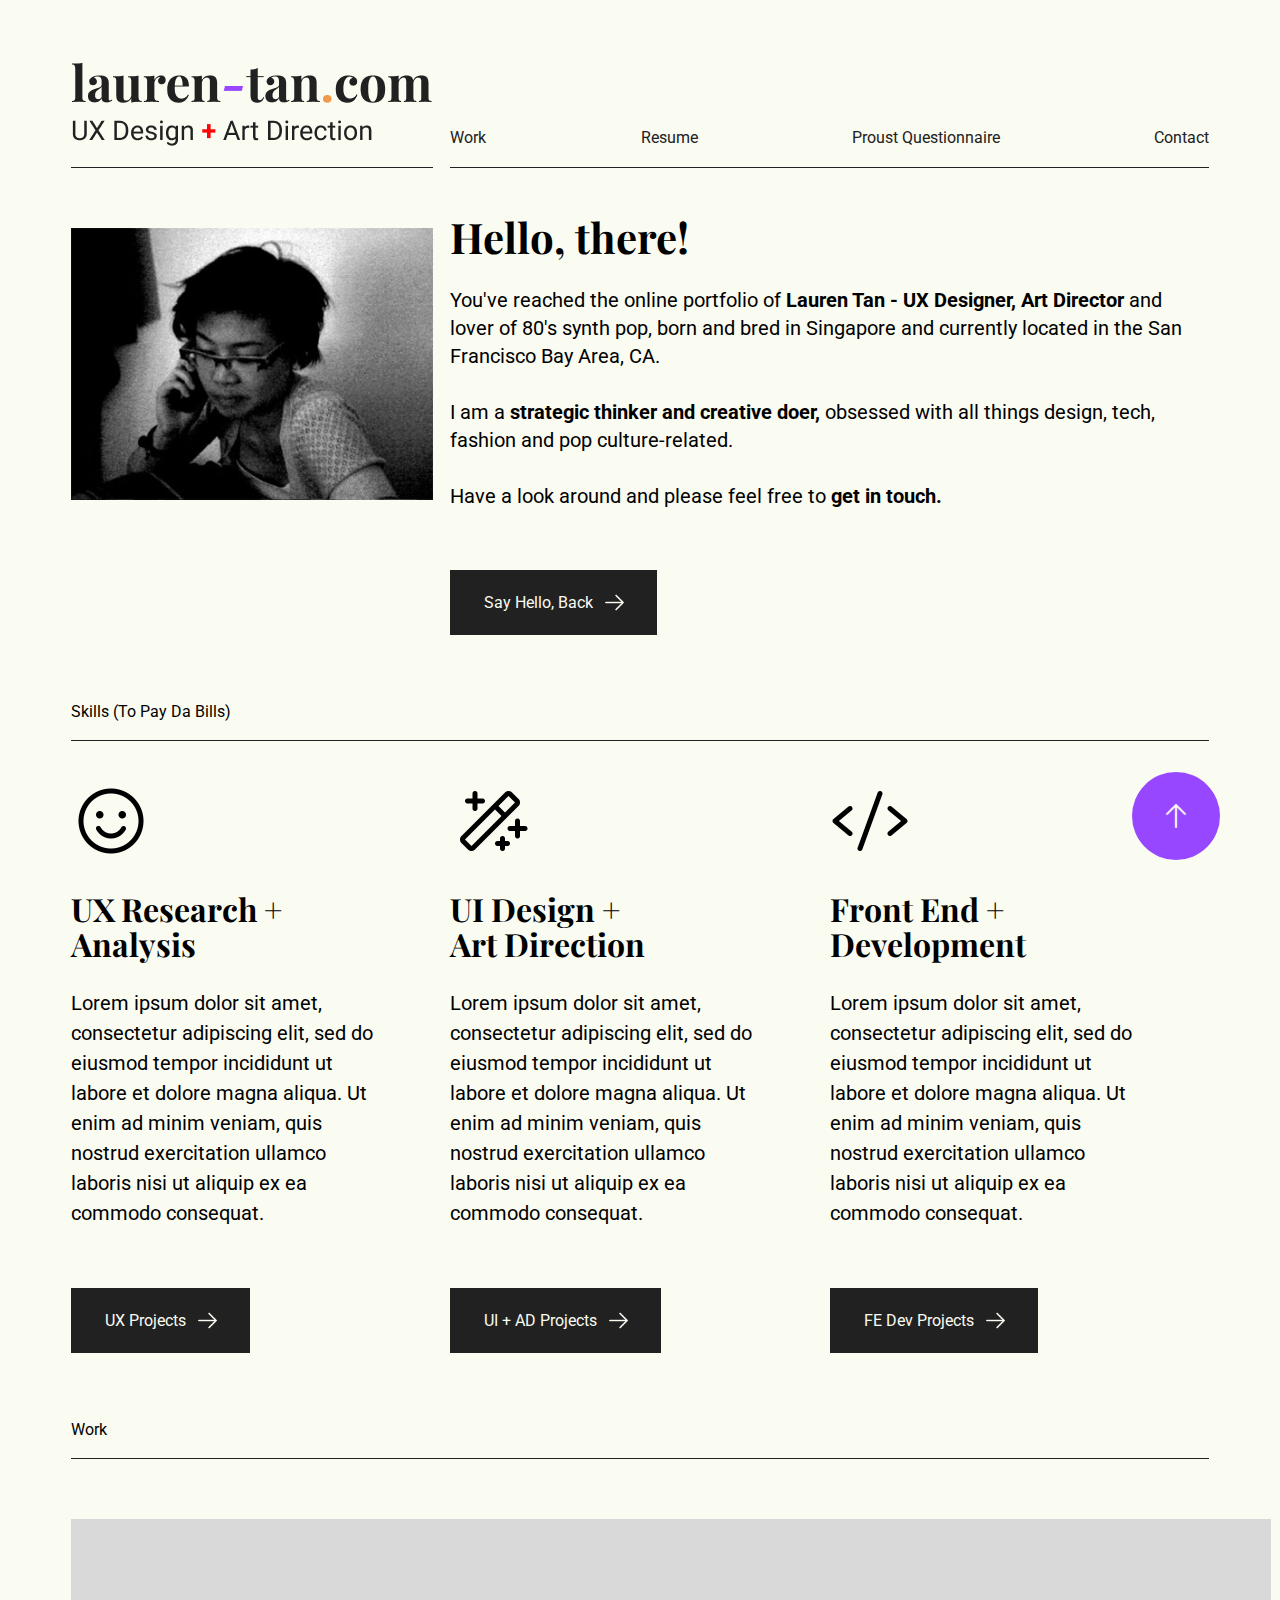
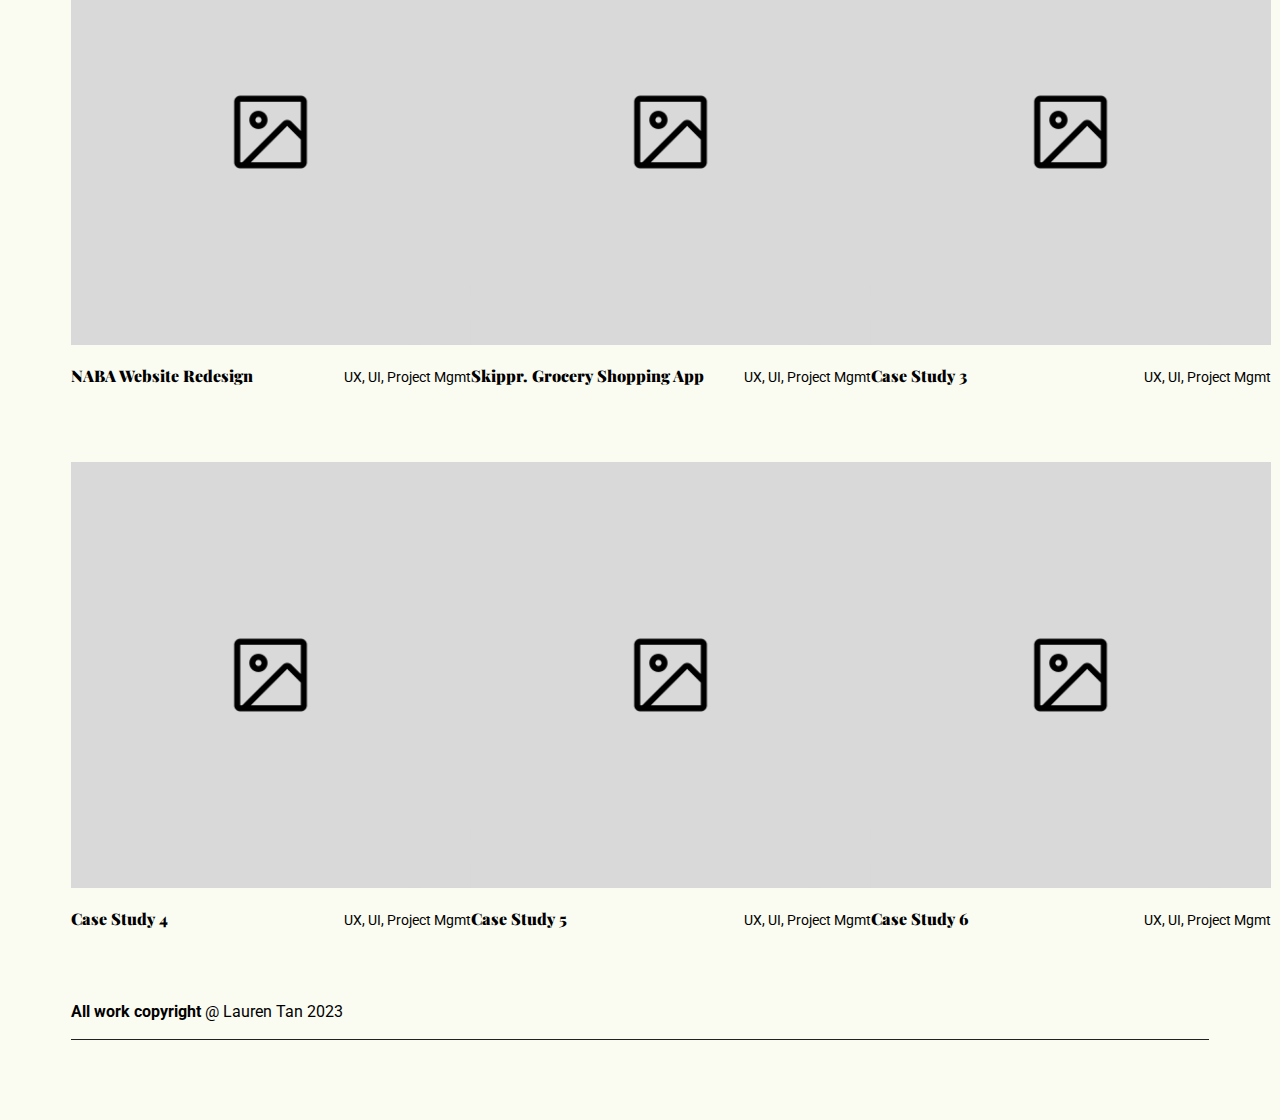
==== index.html @ 6d3131a8 "Update" ====
<!DOCTYPE html>
<html lang="en">
  <head>
    <meta charset="UTF-8" />
    <meta http-equiv="X-UA-Compatible" content="IE=edge" />
    <meta name="viewport" content="width=<device-width>, initial-scale=1.0" />
    <link rel="stylesheet" href="style.css" />
    <link rel="preconnect" href="https://fonts.googleapis.com" />
    <link rel="preconnect" href="https://fonts.gstatic.com" crossorigin />
    <link
      href="https://fonts.googleapis.com/css2?family=Open+Sans:ital,wght@0,300;0,400;0,500;0,600;0,700;0,800;1,300;1,400;1,500;1,600;1,700;1,800&family=Roboto:ital,wght@0,100;0,300;0,400;0,500;0,700;0,900;1,100;1,300;1,400;1,500;1,700;1,900&display=swap"
      rel="stylesheet"
    />
    <link rel="preconnect" href="https://fonts.googleapis.com" />
    <link rel="preconnect" href="https://fonts.gstatic.com" crossorigin />
    <link
      href="https://fonts.googleapis.com/css2?family=Open+Sans:ital,wght@0,300;0,400;0,500;0,600;0,700;0,800;1,300;1,400;1,500;1,600;1,700;1,800&family=Playfair+Display:ital,wght@0,500;0,600;0,700;0,800;0,900;1,400;1,500;1,600;1,700;1,800;1,900&family=Roboto:ital,wght@0,100;0,300;0,400;0,500;0,700;0,900;1,100;1,300;1,400;1,500;1,700;1,900&display=swap"
      rel="stylesheet"
    />
    <title>Lauren Tan Portfolio</title>
  </head>
  
  <body>


    <!-- /* Navigation Bar Content */ -->
    <nav>
      <img src="images/Logo2.png" alt="logo"/>
      <div class="tabs">
        <li><a href="">Work</a></li>
        <li><a href="">Resume</a></li>
        <li><a href="">Proust Questionnaire</a></li>
        <li><a href="">Contact</a></li>
    </nav>
    
    <!-- /* Intro Content */ -->

    <section id="intro">
      <div id="laurenPhoto">
        <img src="images/LaurenPhoneBW2.png" alt="Lauren" />
      </div>

      <div id="aboutText">
        <h1>Hello, there!</h1>
        <p>
          You've reached the online portfolio of
          <b>Lauren Tan - UX Designer, Art Director</b> and lover of 80's synth
          pop, born and bred in Singapore and currently located in the San
          Francisco Bay Area, CA.
          <br />
          <br />
          I am a <b>strategic thinker and creative doer,</b> obsessed with all
          things design, tech, fashion and pop culture-related.
          <br />
          <br />
          Have a look around and please feel free to <b>get in touch.</b>
        </p>
        <button>
          <span><a href=""></a></span>
          <span>Say Hello, Back</span>
          <span><img src="images/ButtonArrowWhite.png"></span>
        </button>
        <a class="fixedButton" href>
          <div class="roundedFixedBtn"><img src="/images/ButtonArrowWhiteUp.png"></div>
         </a>
      </div>
    </section>

 <!--  My UX Skills section coded using CSS flex -->

    <section id="skills">
      <div class="sectionDivider">
        <p>Skills (To Pay Da Bills)</p>
      </div>

      <div id="skillsContainer">
      <div id=ux>
        <img src="images/Smiley.png" alt="Smiley Icon">
        <h2>UX Research +
          <br>
          Analysis</h2>
          <p>Lorem ipsum dolor sit amet, consectetur adipiscing elit, sed do eiusmod tempor incididunt ut labore et dolore magna aliqua. Ut enim ad minim veniam, quis nostrud exercitation ullamco laboris nisi ut aliquip ex ea commodo consequat.</p>
          <button>
            <span><a href=""></a></span>
            <span>UX Projects</span>
            <span><img src="images/ButtonArrowWhite.png"></span>
          </button>
      </div>
      <div id=ui>
        <img src="images/MagicWand.png" alt="Magic Wand Icon">
        <h2>UI Design +
          <br>
          Art Direction</h2>
          <p>Lorem ipsum dolor sit amet, consectetur adipiscing elit, sed do eiusmod tempor incididunt ut labore et dolore magna aliqua. Ut enim ad minim veniam, quis nostrud exercitation ullamco laboris nisi ut aliquip ex ea commodo consequat.</p>
          <button>
            <span><a href=""></a></span>
            <span>UI + AD Projects</span>
            <span><img src="images/ButtonArrowWhite.png"></span>
          </button>
      </div>
      <div id=feDev>
        <img src="images/Code.png" alt="Code Icon">
        <h2>Front End +
          <br>
          Development</h2>
          <p>Lorem ipsum dolor sit amet, consectetur adipiscing elit, sed do eiusmod tempor incididunt ut labore et dolore magna aliqua. Ut enim ad minim veniam, quis nostrud exercitation ullamco laboris nisi ut aliquip ex ea commodo consequat.</p>
          <button>
            <span><a href=""></a></span>
            <span>FE Dev Projects</span>
            <span><img src="images/ButtonArrowWhite.png"></span>
          </button>
      </div>
    </div>
    </section>

<!-- My Work Section Constructed using CSS Grid -->

<section id="work">
  <div class="sectionDivider">
    <p>Work</p>
  </div>

      <div id="caseStudies">
        <div id="naba">
          <div class="cardContainer">
            <img src="images/Image_placeholder.png" alt="placeholder img" />
          <div class="cardText">
            <h3><b>NABA Website Redesign</b></h3>
            <p>UX, UI, Project Mgmt</p>
          </div>
         </div>
        </div>

        <div id="skippr">
          <div class="cardContainer">
            <img src="images/Image_placeholder.png" alt="placeholder img" />
          <div class="cardText">
            <h3><b>Skippr. Grocery Shopping App</b></h3>
            <p>UX, UI, Project Mgmt</p>
          </div>
          </div>
        </div>

        <div id="cs3">
          <div class="cardContainer">
            <img src="images/Image_placeholder.png" alt="placeholder img" />
          <div class="cardText">
            <h3><b>Case Study 3</b></h3>
            <p>UX, UI, Project Mgmt</p>
          </div>
        </div>
        </div>

        <div id="cs4">
          <div class="cardContainer">
            <img src="images/Image_placeholder.png" alt="placeholder img" />
          <div class="cardText">
            <h3><b>Case Study 4</b></h3>
            <p>UX, UI, Project Mgmt</p>
          </div>
        </div>
        </div>

        <div id="cs5">
          <div class="cardContainer">
            <img src="images/Image_placeholder.png" alt="placeholder img" />
          <div class="cardText">
            <h3><b>Case Study 5</b></h3>
            <p>UX, UI, Project Mgmt</p>
          </div>
        </div>
        </div>

        <div id="cs6">
          <div class="cardContainer">
            <img src="images/Image_placeholder.png" alt="placeholder img" />
          <div class="cardText">
            <h3><b>Case Study 6</b></h3>
            <p>UX, UI, Project Mgmt</p>
          </div>
        </div>
      </div>
    </div>
    </section>

    <!-- /* Footer */ -->

    <footer>
      <div class="sectionDivider">
        <p><b>All work copyright</b> @ Lauren Tan 2023</p>
      </div>
    </footer>
  </body>
</html>
---- style.css ----
body {
    background-color: #FAFBF1;
    font-family: 'Roboto', sans-serif;

}

section {
    /* margin-top: 40px;
    margin-bottom: 40px; */
    margin: 0px 5%;
}

.fixedButton{
    position: fixed;
    bottom: 0px;
    right: 20px; 
    padding: 40px;
}
.roundedFixedBtn{
  height: 88px;
  line-height: 80px;  
  width: 88px;  
  font-size: 2em;
  font-weight: bold;
  border-radius: 50%;
  background-color: #9747FF;
  color: white;
  display: flex;
  justify-content: center;
  align-items: center;
  cursor: pointer;
}

.roundedFixedBtn img {
    width: 32px;
    height: 32px;
}


p {
font-family: 'Roboto', sans-serif;
line-height: 140%;
font-size: 16px;
}

button {
    font-family: 'Roboto', sans-serif;
    font-size: 16px;
    background-color: #212121;
    border: none;
    padding: 20px 30px 20px 30px;
    margin-top: 40px;
    margin-bottom: 50px;
    cursor: pointer;
}

button span{
    display: inline-block;
    vertical-align: middle;
    color: #FAFBF1;
}

span img {
    width: 25px;
    height: 25px;
    padding-left: 5px;
    display: inline-block;
    vertical-align: middle;
}

/* button a {
    text-decoration: none;
    color:#FAFBF1;
} */

/* button img {
    width: 25px;
    height: 25px;
    padding-left: 5px;
} */

.sectionDivider {
    /* grid-area: sectionDivider; */
    /* margin: 0px 5%; */
    /* margin-left: 80px;
    margin-right: 80px; */
    margin-bottom: 40px;
    /* text-align: left; */
    border-bottom: solid 1px #212121;
}

/* Navigation Bar Content */

nav {
    grid-area: nav;
    margin: 0px 5%;
    display: grid;
    grid-template-columns: 1fr 1fr 1fr;
    grid-template-areas: 
    "img tabs tabs";
    align-items: flex-end;
    justify-content: space-between;
}

nav img {
    grid-area: img;
    max-width: 100%;
    height: auto;
    border-bottom: solid 1px #212121;
    padding-bottom: 20px;
    margin-right: 60px;
    margin-top: 40px;
}

.tabs {
    grid-area: tabs;
    list-style: none;
    display: flex;
    flex-direction: row;
    justify-content: space-between;
    border-bottom: solid 1px #212121;
    padding-bottom: 20px;
    /* margin-right: 20px; */
}

.tabs a {
    text-decoration: none;
    color: #212121;
}

/* Intro Content */

#intro {
    /* margin-left: 80px;
    margin-right: 80px;
    margin-top: auto; */
    /* margin: 0px 5%; */
    display: grid;
    grid-area: intro;
    grid-template-columns: 1fr 1fr 1fr;
    grid-template-areas: 
    "laurenPhoto aboutText aboutText";
}

#laurenPhoto {
    grid-area: laurenPhoto;
}

#laurenPhoto img {
    max-width: 100%;
    height: auto;
    margin-right: 60px;
    margin-top: 60px;
    background-image: url(/images/LaurenPhoneBW.jpeg);
}

#aboutText {
    grid-area: aboutText;
    margin-top: 20px;
    /* margin: auto 0; */
}

#aboutText h1 {
    font-family: 'Playfair Display', serif;
    font-size: 42px;
    line-height: 100%;
}

#aboutText p {
    font-family: 'Roboto', sans-serif;
    font-size: 20px;
    }

/* Skills Content */

/* #skills {
    grid-area: skills;
} */

#skillsContainer {
    display: flex;
    flex-direction: row;
    /* display: grid;
    grid-template-columns: 1fr 1fr 1fr;
    grid-template-rows: 10 90%;
    grid-template-areas:
    "sectionDivider sectionDivider sectionDivider"
    "ux ui feDev"; */
    /* margin-left: 80px;
    margin-right: 80px; */
}

#skills img {
    width: 80px;
    height: 80px;
}

h2 {
    font-family: 'Playfair Display', serif;
    font-size: 32px;
    line-height: 110%;
}

#skillsContainer p {
    font-family: 'Roboto', sans-serif;
    line-height: 150%;
    font-size: 20px;
    }

#ux {
    grid-area: ux;
    margin-right: 20px;
    padding-right: 40px;
}

#ui {
    grid-area: ui;
    margin-right: 20px;
    padding-right: 40px;
}    

#feDev {
    grid-area: feDev;
    margin-right: 20px;
    padding-right: 40px;
}

#skillsContainer span img {
    width: 25px;
    height: 25px;
    padding-left: 5px;
    display: inline-block;
    vertical-align: middle;
}
/* Work Content */

#work {
    grid-area: work;
}

#caseStudies {
    /* margin-left: 80px;
    margin-right: 80px; */
    /* justify-content: space-between; */
    display: grid;
    grid-template-columns: 1fr 1fr 1fr;
    grid-template-rows: 1fr 1fr;
    grid-template-areas: 
    "naba skippr cs3"
    "cs4 cs5 cs6";
}

.cardContainer {
    /* width: 420px; */
    margin-bottom: 40px;
}

.cardContainer img {
    width: 400px;
    height: auto;
    margin-top: 20px;
    background-image: url(/images/Image_placeholder.png);
}

.cardText {
    margin-bottom: 40px;
    width: 400px;
    display: flex;
    flex-direction: row;
    justify-content: space-between;
    align-items: baseline;
}

#naba {
    grid-area: naba;
}

#skippr {
    grid-area: skippr;
}

#cs3 {
    grid-area: cs3;
}

#cs4 {
    grid-area: cs4;
}

#cs5 {
    grid-area: cs5;
}

#cs6 {
    grid-area: cs6;
}

.cardText h3 {
    font-family: 'Playfair Display', serif;
    font-size: 16px;
}

.cardText p {
    font-family: 'Roboto', sans-serif;
    font-size: 14px;
}

footer .sectionDivider {
    margin: 0px 5%;
    margin-bottom: 80px;
    border-bottom: solid 1px #212121;
}

/* Media Breakpoints */

@media only screen and (max-width: 1000px) {

    #skillsContainer {
        display: grid;
        grid-template-columns: 1fr;
        grid-template-rows: 1fr 1fr 1fr;
        grid-template-areas:
        "ux"
        "ui"
        "feDev";
    }

    #caseStudies {
        display: grid;
        grid-template-columns: 1fr 1fr;
        grid-template-rows: 1fr 1fr 1fr 1fr 1fr 1fr;
        grid-template-areas: 
        "naba skippr"
        "cs3 cs4"
        "cs5 cs6";
    }
    .cardContainer img {
        width: 70%;
        height: auto;
        margin-top: 10px;
    }
    .cardText {
        margin-bottom: 0px;
        max-width: 70%;
        display: flex;
        flex-direction: row;
        justify-content: space-between;
        align-items: baseline;
    }
}
@media only screen and (max-width: 600px) {

    body {
        display: grid;
        grid-template-columns: 1fr;
        grid-template-rows: 2.5% 1fr 1fr 1fr 5%;
        grid-template-areas:
        "nav"
        "intro"
        "skills"
        "work"
        "footer";
    }

    nav {
        display: grid;
        grid-template-columns: 1fr;
        grid-template-rows: 1fr 1fr;
        grid-template-areas:
        "img"
        "tabs";
    }

    #intro {
        grid-area: intro;
        display: grid;
        grid-template-columns: 1fr;
        grid-template-rows: 1fr 1fr;
        grid-template-areas:
        "laurenPhoto"
        "aboutText";
    }

    #caseStudies {
        display: grid;
        grid-template-columns: 1fr;
        grid-template-rows: 1fr 1fr 1fr 1fr 1fr 1fr;
        grid-template-areas: 
        "naba"
        "skippr"
        "cs3"
        "cs4"
        "cs5"
        "cs6";
    }
}
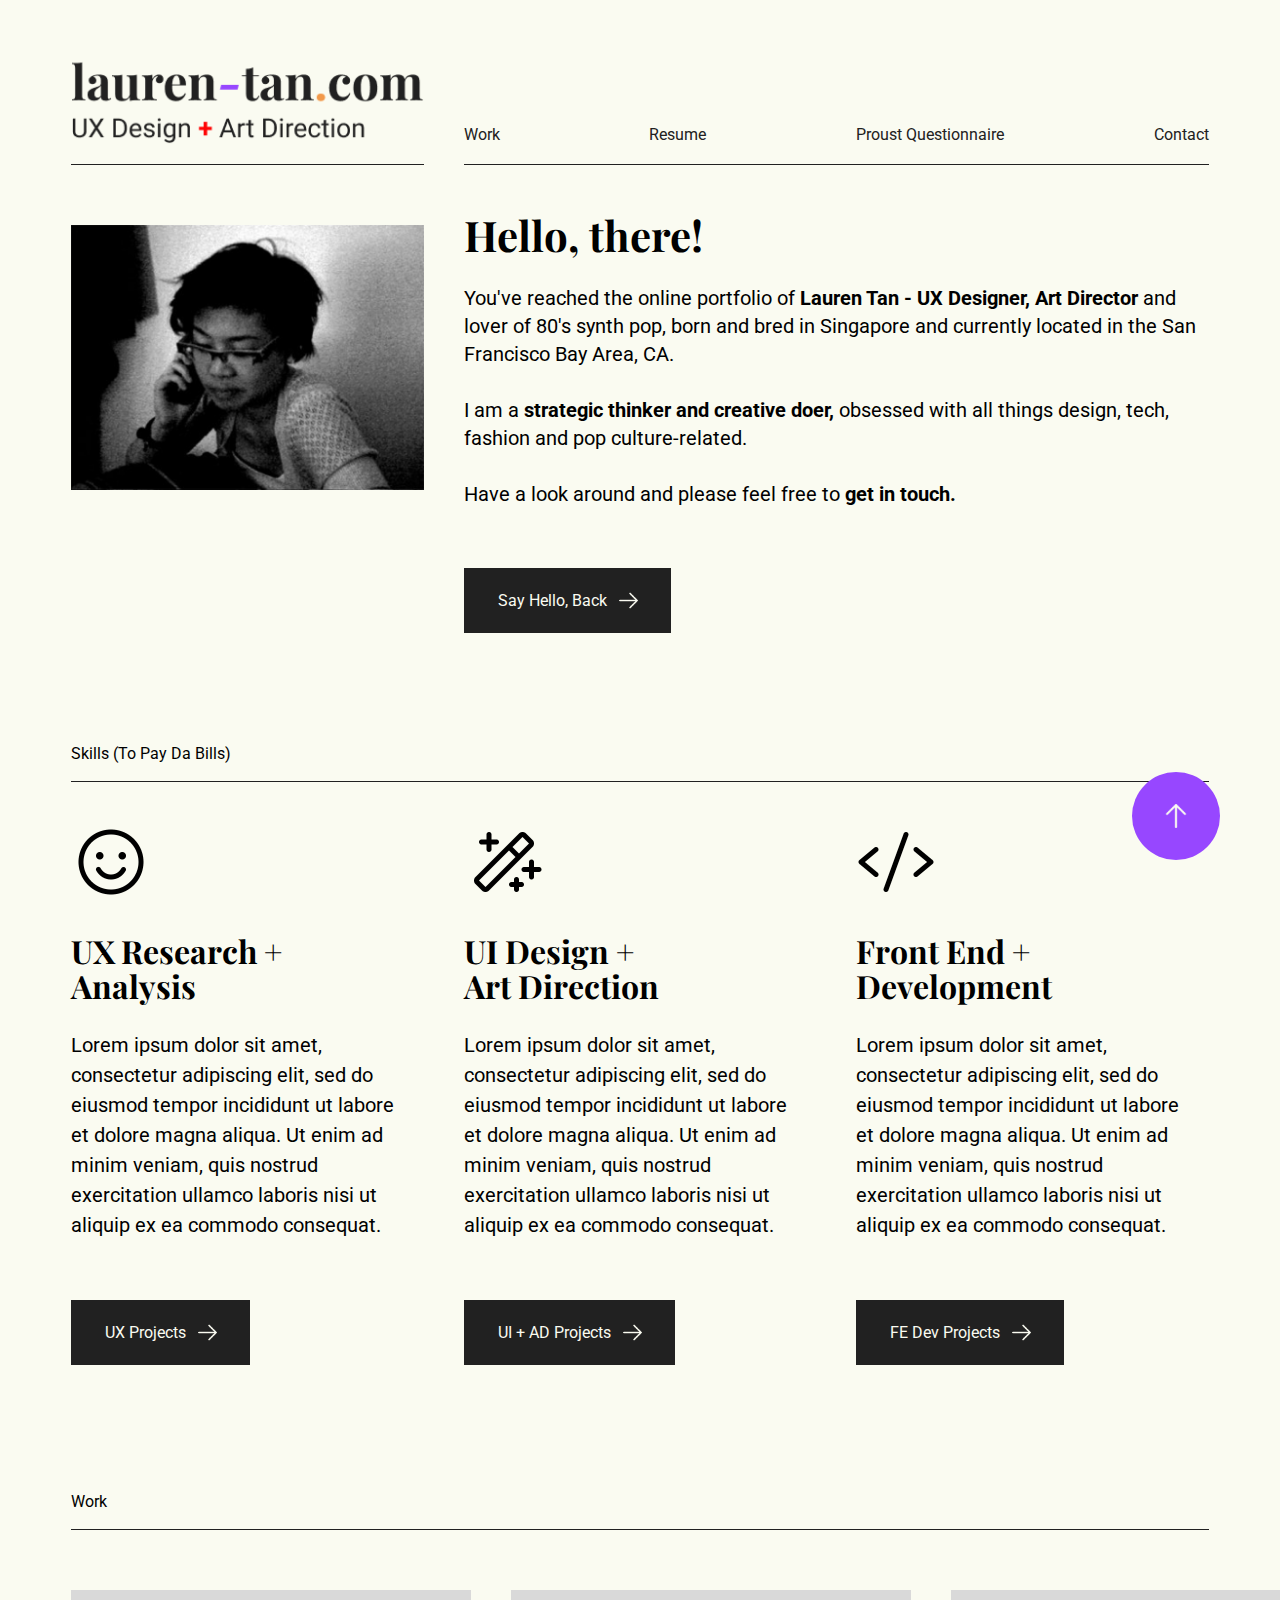
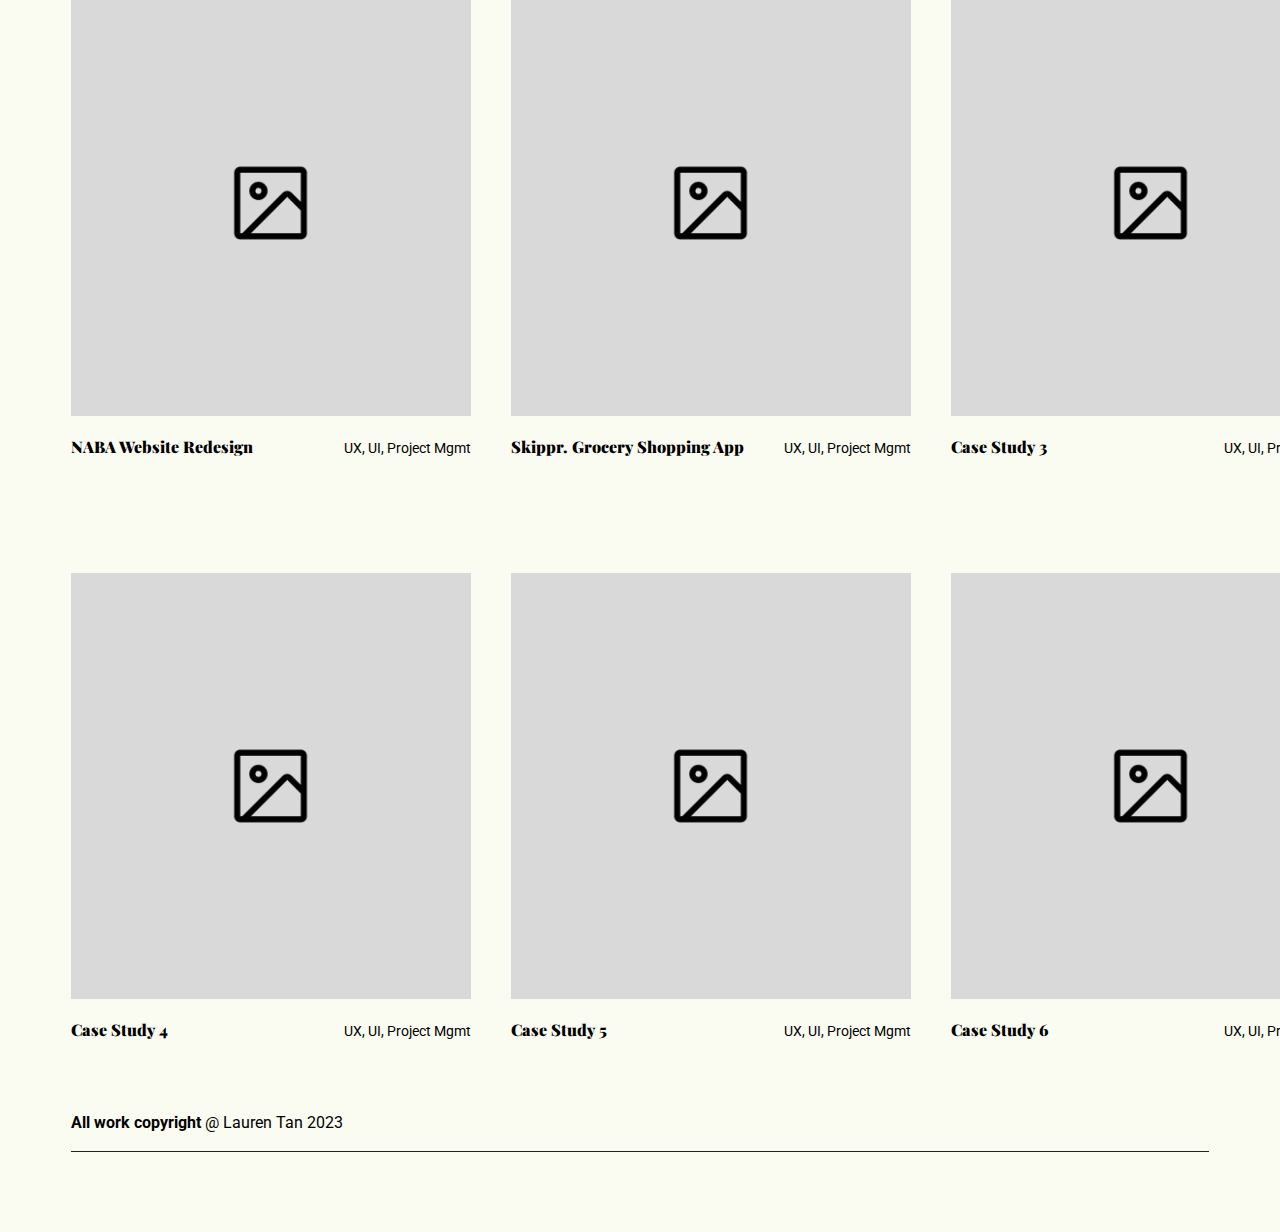
==== commit 1823637b: "Updates to Media Breakpoints" ====
--- a/index.html
+++ b/index.html
@@ -32,7 +32,7 @@
         <li><a href="">Proust Questionnaire</a></li>
         <li><a href="">Contact</a></li>
     </nav>
-    
+
     <!-- /* Intro Content */ -->
 
     <section id="intro">
@@ -123,7 +123,7 @@
       <div id="caseStudies">
         <div id="naba">
           <div class="cardContainer">
-            <img src="images/Image_placeholder.png" alt="placeholder img" />
+            <img src="images/placeholder_img2.png" alt="placeholder img" />
           <div class="cardText">
             <h3><b>NABA Website Redesign</b></h3>
             <p>UX, UI, Project Mgmt</p>
@@ -133,7 +133,7 @@
 
         <div id="skippr">
           <div class="cardContainer">
-            <img src="images/Image_placeholder.png" alt="placeholder img" />
+            <img src="images/placeholder_img2.png" alt="placeholder img" />
           <div class="cardText">
             <h3><b>Skippr. Grocery Shopping App</b></h3>
             <p>UX, UI, Project Mgmt</p>
@@ -143,7 +143,7 @@
 
         <div id="cs3">
           <div class="cardContainer">
-            <img src="images/Image_placeholder.png" alt="placeholder img" />
+            <img src="images/placeholder_img2.png" alt="placeholder img" />
           <div class="cardText">
             <h3><b>Case Study 3</b></h3>
             <p>UX, UI, Project Mgmt</p>
@@ -153,7 +153,7 @@
 
         <div id="cs4">
           <div class="cardContainer">
-            <img src="images/Image_placeholder.png" alt="placeholder img" />
+            <img src="images/placeholder_img2.png" alt="placeholder img" />
           <div class="cardText">
             <h3><b>Case Study 4</b></h3>
             <p>UX, UI, Project Mgmt</p>
@@ -163,7 +163,7 @@
 
         <div id="cs5">
           <div class="cardContainer">
-            <img src="images/Image_placeholder.png" alt="placeholder img" />
+            <img src="images/placeholder_img2.png" alt="placeholder img" />
           <div class="cardText">
             <h3><b>Case Study 5</b></h3>
             <p>UX, UI, Project Mgmt</p>
@@ -173,7 +173,7 @@
 
         <div id="cs6">
           <div class="cardContainer">
-            <img src="images/Image_placeholder.png" alt="placeholder img" />
+            <img src="images/placeholder_img2.png" alt="placeholder img" />
           <div class="cardText">
             <h3><b>Case Study 6</b></h3>
             <p>UX, UI, Project Mgmt</p>
--- a/style.css
+++ b/style.css
@@ -1,13 +1,13 @@
 body {
     background-color: #FAFBF1;
     font-family: 'Roboto', sans-serif;
-
 }
 
 section {
     /* margin-top: 40px;
     margin-bottom: 40px; */
     margin: 0px 5%;
+    align-content: center;
 }
 
 .fixedButton{
@@ -36,7 +36,6 @@
     height: 32px;
 }
 
-
 p {
 font-family: 'Roboto', sans-serif;
 line-height: 140%;
@@ -80,12 +79,9 @@
 } */
 
 .sectionDivider {
-    /* grid-area: sectionDivider; */
-    /* margin: 0px 5%; */
-    /* margin-left: 80px;
-    margin-right: 80px; */
+    grid-area: sectionDivider;
+    margin-top: 60px;
     margin-bottom: 40px;
-    /* text-align: left; */
     border-bottom: solid 1px #212121;
 }
 
@@ -99,12 +95,14 @@
     grid-template-areas: 
     "img tabs tabs";
     align-items: flex-end;
-    justify-content: space-between;
+    gap: 40px;    
 }
 
 nav img {
     grid-area: img;
     max-width: 100%;
+    object-fit: cover;
+    object-position: bottom;
     height: auto;
     border-bottom: solid 1px #212121;
     padding-bottom: 20px;
@@ -140,6 +138,7 @@
     grid-template-columns: 1fr 1fr 1fr;
     grid-template-areas: 
     "laurenPhoto aboutText aboutText";
+    gap: 40px;
 }
 
 #laurenPhoto {
@@ -180,14 +179,11 @@
 #skillsContainer {
     display: flex;
     flex-direction: row;
-    /* display: grid;
+    display: grid;
     grid-template-columns: 1fr 1fr 1fr;
-    grid-template-rows: 10 90%;
     grid-template-areas:
-    "sectionDivider sectionDivider sectionDivider"
-    "ux ui feDev"; */
-    /* margin-left: 80px;
-    margin-right: 80px; */
+    "ux ui feDev";
+    gap: 40px;
 }
 
 #skills img {
@@ -209,20 +205,17 @@
 
 #ux {
     grid-area: ux;
-    margin-right: 20px;
-    padding-right: 40px;
+    padding-right: 20px;
 }
 
 #ui {
     grid-area: ui;
-    margin-right: 20px;
-    padding-right: 40px;
+    padding-right: 20px;
 }    
 
 #feDev {
     grid-area: feDev;
-    margin-right: 20px;
-    padding-right: 40px;
+    padding-right: 20px;
 }
 
 #skillsContainer span img {
@@ -236,18 +229,18 @@
 
 #work {
     grid-area: work;
+    display: flex;
+    flex-direction: column;
 }
 
 #caseStudies {
-    /* margin-left: 80px;
-    margin-right: 80px; */
-    /* justify-content: space-between; */
     display: grid;
     grid-template-columns: 1fr 1fr 1fr;
     grid-template-rows: 1fr 1fr;
     grid-template-areas: 
     "naba skippr cs3"
     "cs4 cs5 cs6";
+    gap: 40px;
 }
 
 .cardContainer {
@@ -256,10 +249,11 @@
 }
 
 .cardContainer img {
-    width: 400px;
+    max-width: 100%;
+    object-fit: cover;
+    object-position: bottom;
     height: auto;
     margin-top: 20px;
-    background-image: url(/images/Image_placeholder.png);
 }
 
 .cardText {
@@ -313,7 +307,7 @@
 
 /* Media Breakpoints */
 
-@media only screen and (max-width: 1000px) {
+@media only screen and (max-width: 800px) {
 
     #skillsContainer {
         display: grid;
@@ -328,20 +322,21 @@
     #caseStudies {
         display: grid;
         grid-template-columns: 1fr 1fr;
-        grid-template-rows: 1fr 1fr 1fr 1fr 1fr 1fr;
+        grid-template-rows: 1fr 1fr 1fr;
         grid-template-areas: 
         "naba skippr"
         "cs3 cs4"
         "cs5 cs6";
     }
     .cardContainer img {
-        width: 70%;
+        /* min-width: auto; */
+        max-width: 80%;
         height: auto;
         margin-top: 10px;
     }
     .cardText {
         margin-bottom: 0px;
-        max-width: 70%;
+        max-width: 80%;
         display: flex;
         flex-direction: row;
         justify-content: space-between;
@@ -393,4 +388,28 @@
         "cs5"
         "cs6";
     }
-}+}
+
+    @media only screen and (max-width: 480px) {
+
+        body {
+            display: flex;
+            flex-direction: column;
+        }
+    
+        nav {
+            display: flex;
+            flex-direction: column;
+        }
+    
+        #intro {
+            grid-area: intro;
+            display: flex;
+            flex-direction: column;
+        }
+    
+        #caseStudies {
+            display: flex;
+            flex-direction: column;
+        }
+    }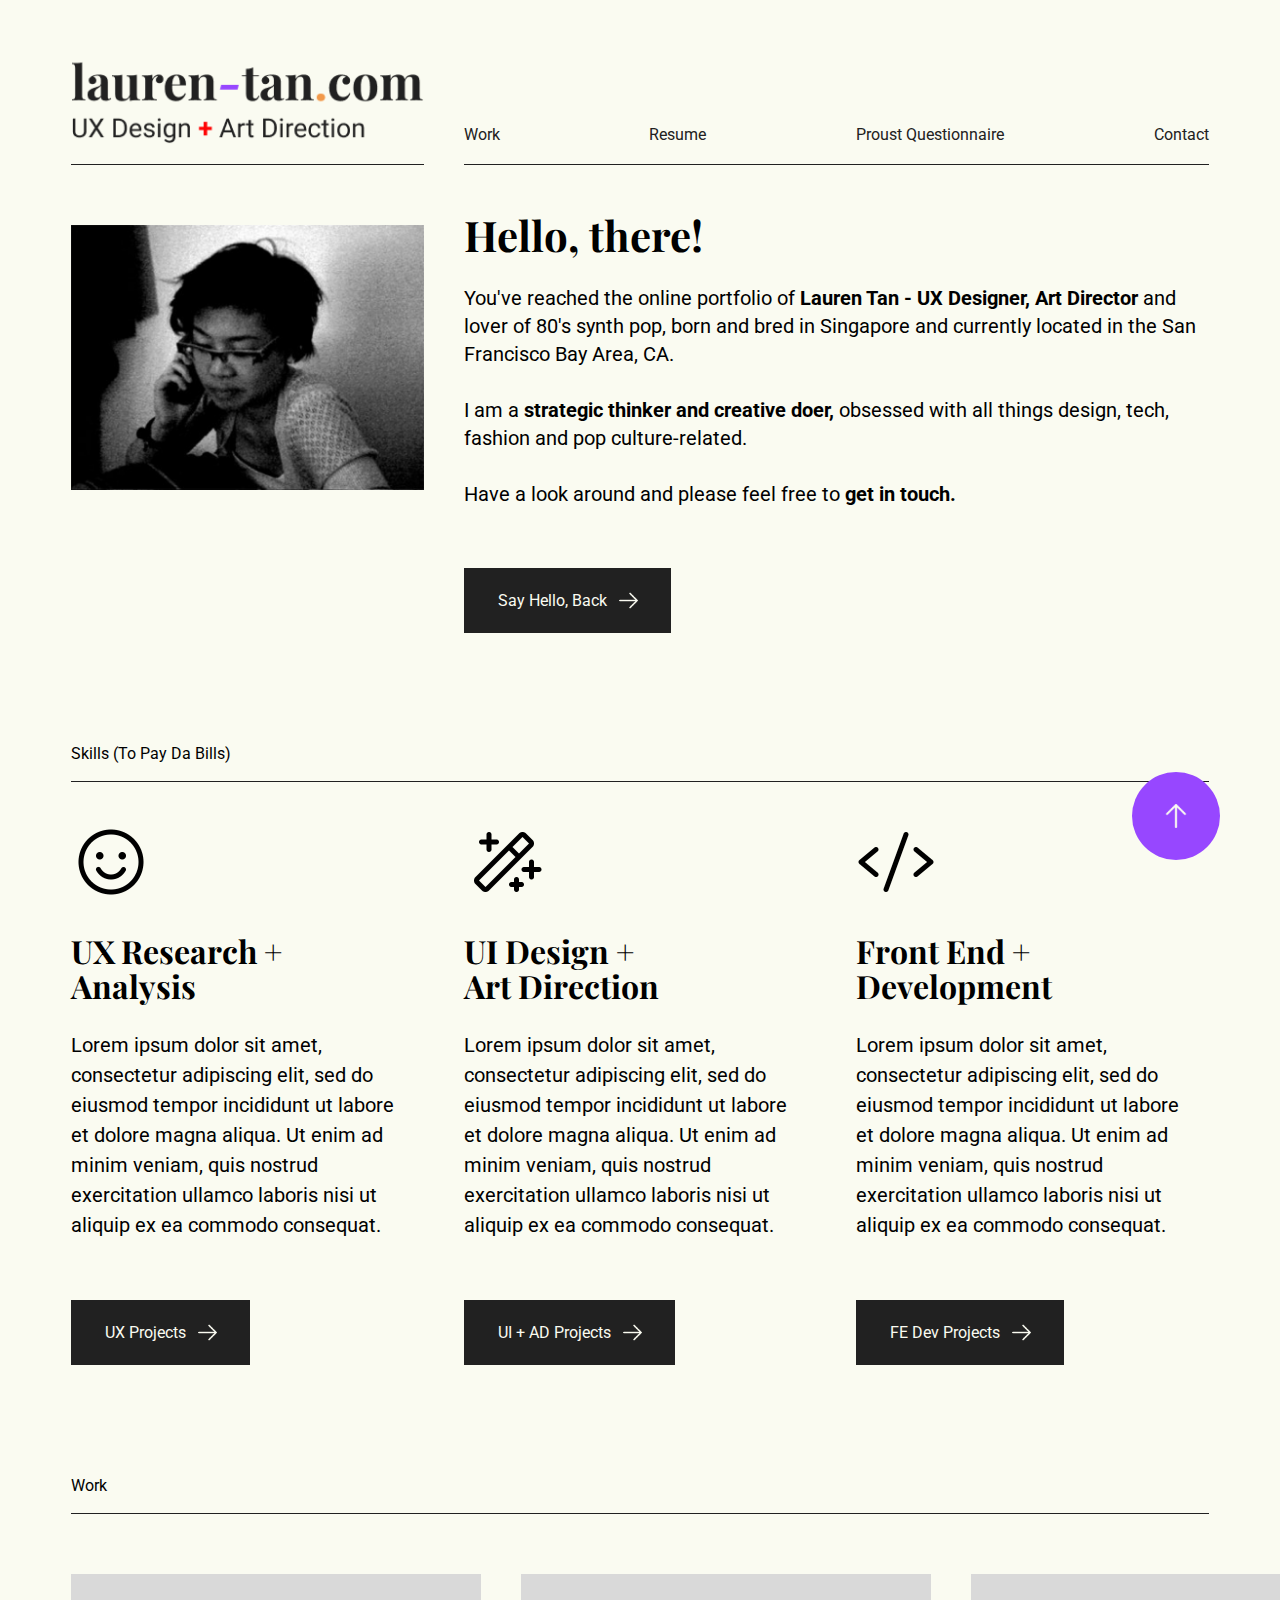
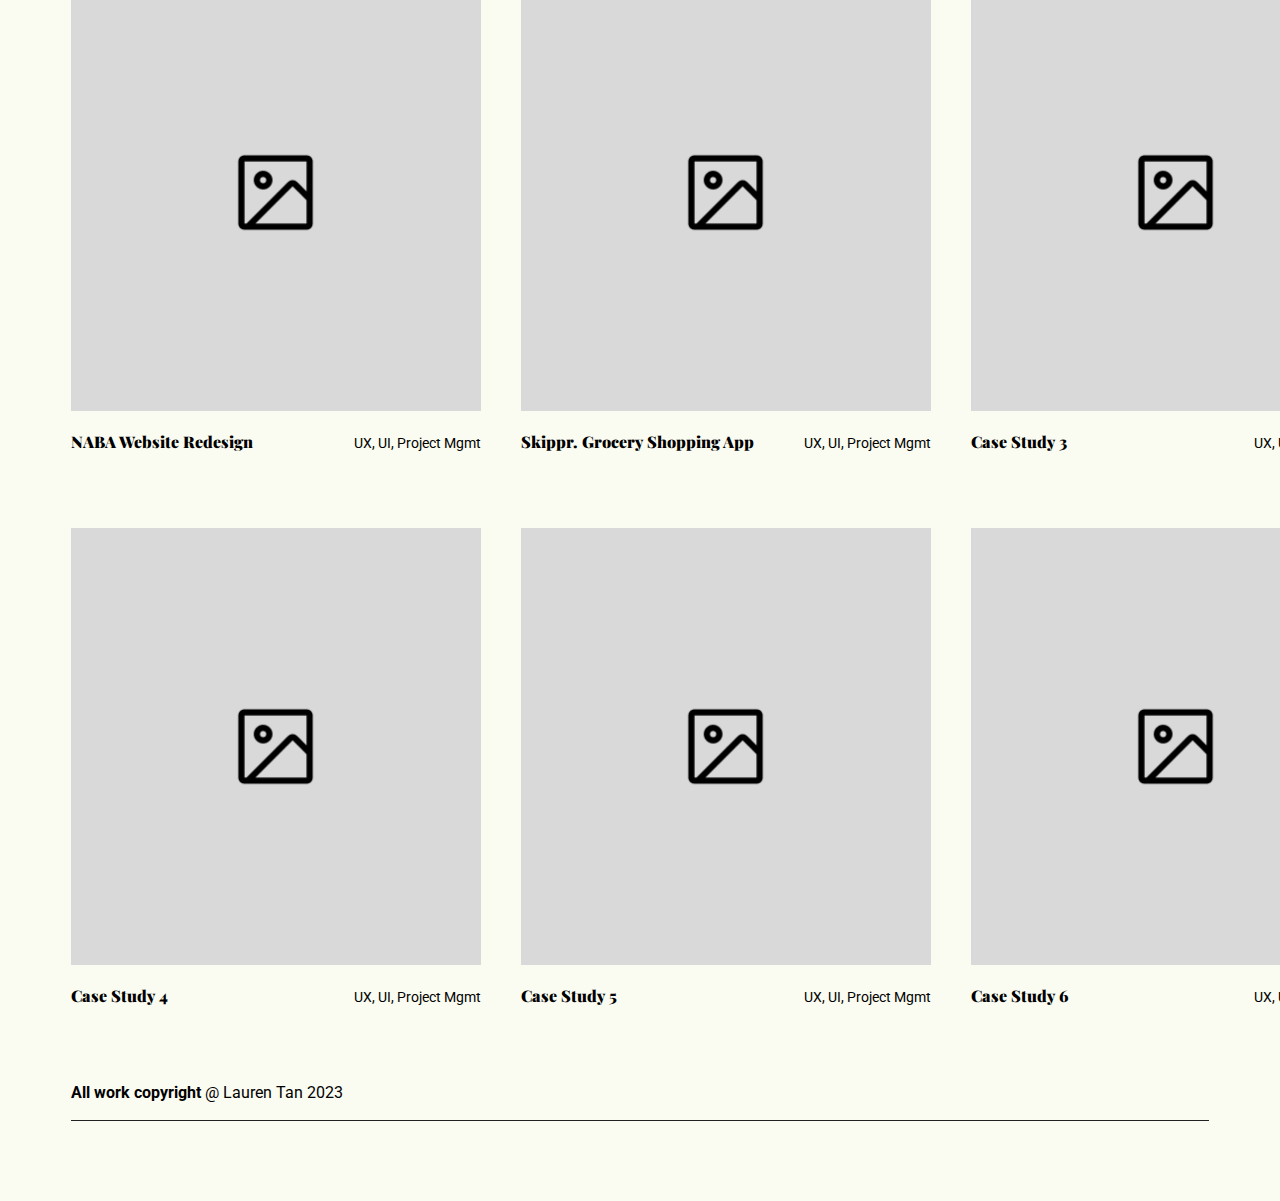
==== commit b81bbf82: "Changes to footer and section dividers" ====
--- a/index.html
+++ b/index.html
@@ -60,8 +60,8 @@
           <span>Say Hello, Back</span>
           <span><img src="images/ButtonArrowWhite.png"></span>
         </button>
-        <a class="fixedButton" href>
-          <div class="roundedFixedBtn"><img src="/images/ButtonArrowWhiteUp.png"></div>
+        <a class="fixedButton" href="" alt="Scroll Up to Top">
+          <div class="roundedFixedBtn"><img src="images/ButtonArrowUp.png"></div>
          </a>
       </div>
     </section>
@@ -74,7 +74,7 @@
       </div>
 
       <div id="skillsContainer">
-      <div id=ux>
+      <div id="ux">
         <img src="images/Smiley.png" alt="Smiley Icon">
         <h2>UX Research +
           <br>
@@ -86,7 +86,7 @@
             <span><img src="images/ButtonArrowWhite.png"></span>
           </button>
       </div>
-      <div id=ui>
+      <div id="ui">
         <img src="images/MagicWand.png" alt="Magic Wand Icon">
         <h2>UI Design +
           <br>
@@ -98,7 +98,7 @@
             <span><img src="images/ButtonArrowWhite.png"></span>
           </button>
       </div>
-      <div id=feDev>
+      <div id="feDev">
         <img src="images/Code.png" alt="Code Icon">
         <h2>Front End +
           <br>
@@ -121,66 +121,69 @@
   </div>
 
       <div id="caseStudies">
+
         <div id="naba">
           <div class="cardContainer">
-            <img src="images/placeholder_img2.png" alt="placeholder img" />
+            <img src="images/placeholder_img2.png" alt="placeholder img" /></div>
           <div class="cardText">
             <h3><b>NABA Website Redesign</b></h3>
             <p>UX, UI, Project Mgmt</p>
           </div>
-         </div>
+
         </div>
 
         <div id="skippr">
-          <div class="cardContainer">
+          <!-- <div class="cardContainer"> -->
             <img src="images/placeholder_img2.png" alt="placeholder img" />
           <div class="cardText">
             <h3><b>Skippr. Grocery Shopping App</b></h3>
             <p>UX, UI, Project Mgmt</p>
           </div>
-          </div>
+          <!-- </div> -->
         </div>
 
         <div id="cs3">
-          <div class="cardContainer">
+          <!-- <div class="cardContainer"> -->
             <img src="images/placeholder_img2.png" alt="placeholder img" />
           <div class="cardText">
             <h3><b>Case Study 3</b></h3>
             <p>UX, UI, Project Mgmt</p>
           </div>
-        </div>
+        <!-- </div> -->
         </div>
 
         <div id="cs4">
-          <div class="cardContainer">
+          <!-- <div class="cardContainer"> -->
             <img src="images/placeholder_img2.png" alt="placeholder img" />
           <div class="cardText">
             <h3><b>Case Study 4</b></h3>
             <p>UX, UI, Project Mgmt</p>
           </div>
-        </div>
+        <!-- </div> -->
         </div>
 
         <div id="cs5">
-          <div class="cardContainer">
+          <!-- <div class="cardContainer"> -->
             <img src="images/placeholder_img2.png" alt="placeholder img" />
           <div class="cardText">
             <h3><b>Case Study 5</b></h3>
             <p>UX, UI, Project Mgmt</p>
           </div>
-        </div>
+        <!-- </div> -->
         </div>
 
         <div id="cs6">
-          <div class="cardContainer">
+          <!-- <div class="cardContainer"> -->
             <img src="images/placeholder_img2.png" alt="placeholder img" />
           <div class="cardText">
             <h3><b>Case Study 6</b></h3>
             <p>UX, UI, Project Mgmt</p>
           </div>
-        </div>
+          <!-- </div> -->
+       </div>
+
       </div>
-    </div>
+
     </section>
 
     <!-- /* Footer */ -->
--- a/style.css
+++ b/style.css
@@ -129,10 +129,7 @@
 /* Intro Content */
 
 #intro {
-    /* margin-left: 80px;
-    margin-right: 80px;
-    margin-top: auto; */
-    /* margin: 0px 5%; */
+
     display: grid;
     grid-area: intro;
     grid-template-columns: 1fr 1fr 1fr;
@@ -172,9 +169,9 @@
 
 /* Skills Content */
 
-/* #skills {
+#skills {
     grid-area: skills;
-} */
+}
 
 #skillsContainer {
     display: flex;
@@ -225,12 +222,14 @@
     display: inline-block;
     vertical-align: middle;
 }
+
 /* Work Content */
 
 #work {
     grid-area: work;
-    display: flex;
-    flex-direction: column;
+    margin-bottom: 60px;
+    /* display: flex;
+    flex-direction: column; */
 }
 
 #caseStudies {
@@ -243,22 +242,21 @@
     gap: 40px;
 }
 
-.cardContainer {
-    /* width: 420px; */
+/* .cardContainer {
+    width: 420px;
     margin-bottom: 40px;
-}
-
-.cardContainer img {
+} */
+
+#caseStudies img {
+    margin-top: 20px;
     max-width: 100%;
-    object-fit: cover;
-    object-position: bottom;
     height: auto;
-    margin-top: 20px;
+    /* object-fit: cover;
+    object-position: bottom; */
 }
 
 .cardText {
-    margin-bottom: 40px;
-    width: 400px;
+    width: 410px;
     display: flex;
     flex-direction: row;
     justify-content: space-between;
@@ -298,6 +296,8 @@
     font-family: 'Roboto', sans-serif;
     font-size: 14px;
 }
+
+/* Footer Content */
 
 footer .sectionDivider {
     margin: 0px 5%;
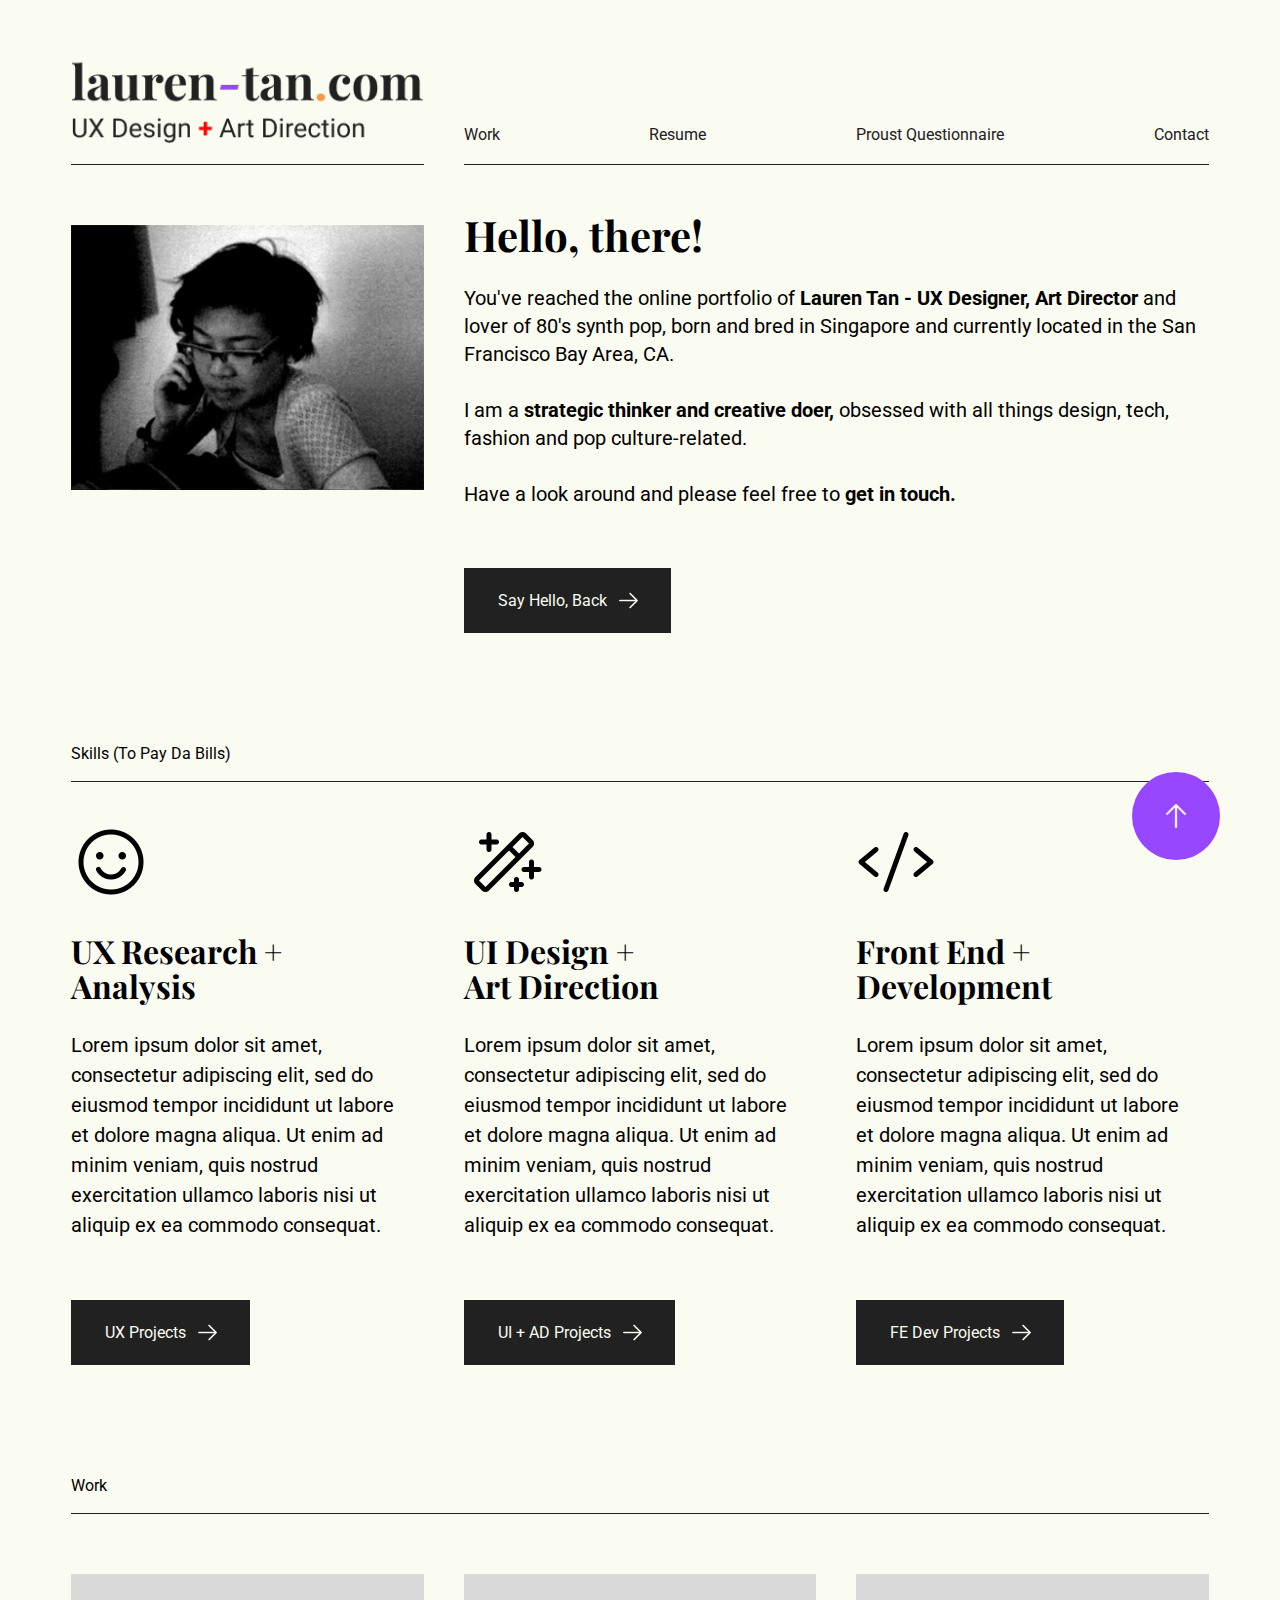
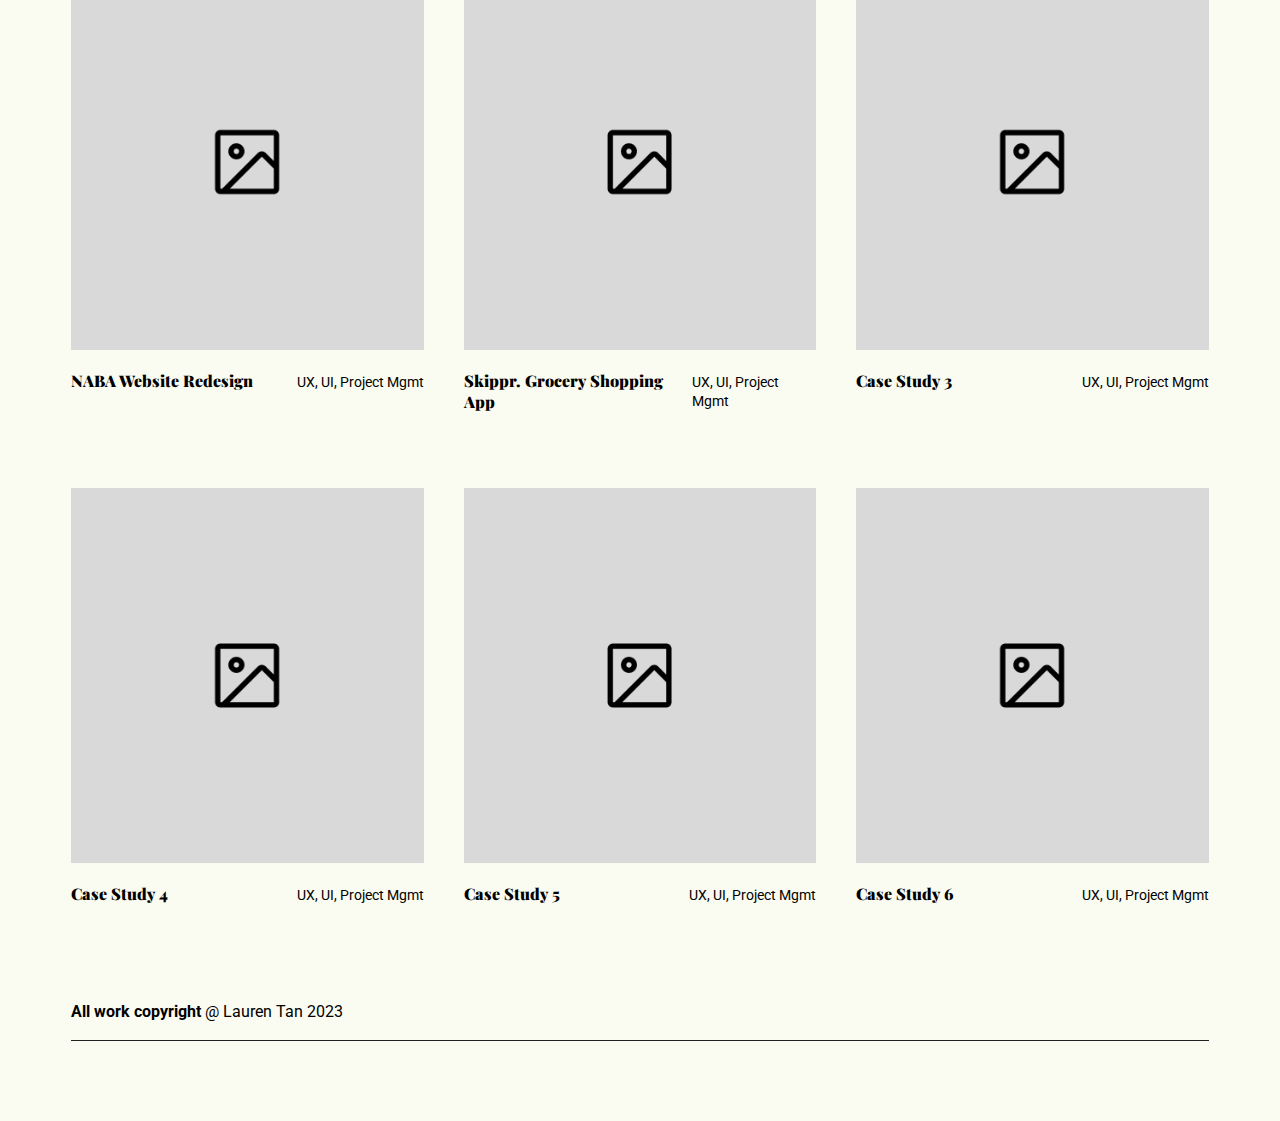
==== commit bbae8ae7: "Fix grid issue" ====
--- a/index.html
+++ b/index.html
@@ -19,18 +19,17 @@
     />
     <title>Lauren Tan Portfolio</title>
   </head>
-  
+
   <body>
-
-
     <!-- /* Navigation Bar Content */ -->
     <nav>
-      <img src="images/Logo2.png" alt="logo"/>
+      <img src="images/Logo2.png" alt="logo" />
       <div class="tabs">
         <li><a href="">Work</a></li>
         <li><a href="">Resume</a></li>
         <li><a href="">Proust Questionnaire</a></li>
         <li><a href="">Contact</a></li>
+      </div>
     </nav>
 
     <!-- /* Intro Content */ -->
@@ -58,15 +57,17 @@
         <button>
           <span><a href=""></a></span>
           <span>Say Hello, Back</span>
-          <span><img src="images/ButtonArrowWhite.png"></span>
+          <span><img src="images/ButtonArrowWhite.png" /></span>
         </button>
         <a class="fixedButton" href="" alt="Scroll Up to Top">
-          <div class="roundedFixedBtn"><img src="images/ButtonArrowUp.png"></div>
-         </a>
+          <div class="roundedFixedBtn">
+            <img src="images/ButtonArrowUp.png" />
+          </div>
+        </a>
       </div>
     </section>
 
- <!--  My UX Skills section coded using CSS flex -->
+    <!--  My UX Skills section coded using CSS flex -->
 
     <section id="skills">
       <div class="sectionDivider">
@@ -74,116 +75,134 @@
       </div>
 
       <div id="skillsContainer">
-      <div id="ux">
-        <img src="images/Smiley.png" alt="Smiley Icon">
-        <h2>UX Research +
-          <br>
-          Analysis</h2>
-          <p>Lorem ipsum dolor sit amet, consectetur adipiscing elit, sed do eiusmod tempor incididunt ut labore et dolore magna aliqua. Ut enim ad minim veniam, quis nostrud exercitation ullamco laboris nisi ut aliquip ex ea commodo consequat.</p>
+        <div id="ux">
+          <img src="images/Smiley.png" alt="Smiley Icon" />
+          <h2>
+            UX Research +
+            <br />
+            Analysis
+          </h2>
+          <p>
+            Lorem ipsum dolor sit amet, consectetur adipiscing elit, sed do
+            eiusmod tempor incididunt ut labore et dolore magna aliqua. Ut enim
+            ad minim veniam, quis nostrud exercitation ullamco laboris nisi ut
+            aliquip ex ea commodo consequat.
+          </p>
           <button>
             <span><a href=""></a></span>
             <span>UX Projects</span>
-            <span><img src="images/ButtonArrowWhite.png"></span>
+            <span><img src="images/ButtonArrowWhite.png" /></span>
           </button>
-      </div>
-      <div id="ui">
-        <img src="images/MagicWand.png" alt="Magic Wand Icon">
-        <h2>UI Design +
-          <br>
-          Art Direction</h2>
-          <p>Lorem ipsum dolor sit amet, consectetur adipiscing elit, sed do eiusmod tempor incididunt ut labore et dolore magna aliqua. Ut enim ad minim veniam, quis nostrud exercitation ullamco laboris nisi ut aliquip ex ea commodo consequat.</p>
+        </div>
+        <div id="ui">
+          <img src="images/MagicWand.png" alt="Magic Wand Icon" />
+          <h2>
+            UI Design +
+            <br />
+            Art Direction
+          </h2>
+          <p>
+            Lorem ipsum dolor sit amet, consectetur adipiscing elit, sed do
+            eiusmod tempor incididunt ut labore et dolore magna aliqua. Ut enim
+            ad minim veniam, quis nostrud exercitation ullamco laboris nisi ut
+            aliquip ex ea commodo consequat.
+          </p>
           <button>
             <span><a href=""></a></span>
             <span>UI + AD Projects</span>
-            <span><img src="images/ButtonArrowWhite.png"></span>
+            <span><img src="images/ButtonArrowWhite.png" /></span>
           </button>
-      </div>
-      <div id="feDev">
-        <img src="images/Code.png" alt="Code Icon">
-        <h2>Front End +
-          <br>
-          Development</h2>
-          <p>Lorem ipsum dolor sit amet, consectetur adipiscing elit, sed do eiusmod tempor incididunt ut labore et dolore magna aliqua. Ut enim ad minim veniam, quis nostrud exercitation ullamco laboris nisi ut aliquip ex ea commodo consequat.</p>
+        </div>
+        <div id="feDev">
+          <img src="images/Code.png" alt="Code Icon" />
+          <h2>
+            Front End +
+            <br />
+            Development
+          </h2>
+          <p>
+            Lorem ipsum dolor sit amet, consectetur adipiscing elit, sed do
+            eiusmod tempor incididunt ut labore et dolore magna aliqua. Ut enim
+            ad minim veniam, quis nostrud exercitation ullamco laboris nisi ut
+            aliquip ex ea commodo consequat.
+          </p>
           <button>
             <span><a href=""></a></span>
             <span>FE Dev Projects</span>
-            <span><img src="images/ButtonArrowWhite.png"></span>
+            <span><img src="images/ButtonArrowWhite.png" /></span>
           </button>
-      </div>
-    </div>
+        </div>
+      </div>
     </section>
 
-<!-- My Work Section Constructed using CSS Grid -->
-
-<section id="work">
-  <div class="sectionDivider">
-    <p>Work</p>
-  </div>
+    <!-- My Work Section Constructed using CSS Grid -->
+
+    <section id="work">
+      <div class="sectionDivider">
+        <p>Work</p>
+      </div>
 
       <div id="caseStudies">
-
         <div id="naba">
-          <div class="cardContainer">
-            <img src="images/placeholder_img2.png" alt="placeholder img" /></div>
-          <div class="cardText">
-            <h3><b>NABA Website Redesign</b></h3>
-            <p>UX, UI, Project Mgmt</p>
-          </div>
-
+          <div class="card">
+            <img src="images/placeholder_img2.png" alt="placeholder img" />
+            <div class="cardText">
+              <h3><b>NABA Website Redesign</b></h3>
+              <p>UX, UI, Project Mgmt</p>
+            </div>
+          </div>
         </div>
 
         <div id="skippr">
-          <!-- <div class="cardContainer"> -->
-            <img src="images/placeholder_img2.png" alt="placeholder img" />
-          <div class="cardText">
-            <h3><b>Skippr. Grocery Shopping App</b></h3>
-            <p>UX, UI, Project Mgmt</p>
-          </div>
-          <!-- </div> -->
+          <div class="card">
+            <img src="images/placeholder_img2.png" alt="placeholder img" />
+            <div class="cardText">
+              <h3><b>Skippr. Grocery Shopping App</b></h3>
+              <p>UX, UI, Project Mgmt</p>
+            </div>
+          </div>
         </div>
 
         <div id="cs3">
-          <!-- <div class="cardContainer"> -->
-            <img src="images/placeholder_img2.png" alt="placeholder img" />
-          <div class="cardText">
-            <h3><b>Case Study 3</b></h3>
-            <p>UX, UI, Project Mgmt</p>
-          </div>
-        <!-- </div> -->
+          <div class="card">
+            <img src="images/placeholder_img2.png" alt="placeholder img" />
+            <div class="cardText">
+              <h3><b>Case Study 3</b></h3>
+              <p>UX, UI, Project Mgmt</p>
+            </div>
+          </div>
         </div>
 
         <div id="cs4">
-          <!-- <div class="cardContainer"> -->
-            <img src="images/placeholder_img2.png" alt="placeholder img" />
-          <div class="cardText">
-            <h3><b>Case Study 4</b></h3>
-            <p>UX, UI, Project Mgmt</p>
-          </div>
-        <!-- </div> -->
+          <div class="card">
+            <img src="images/placeholder_img2.png" alt="placeholder img" />
+            <div class="cardText">
+              <h3><b>Case Study 4</b></h3>
+              <p>UX, UI, Project Mgmt</p>
+            </div>
+          </div>
         </div>
 
         <div id="cs5">
-          <!-- <div class="cardContainer"> -->
-            <img src="images/placeholder_img2.png" alt="placeholder img" />
-          <div class="cardText">
-            <h3><b>Case Study 5</b></h3>
-            <p>UX, UI, Project Mgmt</p>
-          </div>
-        <!-- </div> -->
+          <div class="card">
+            <img src="images/placeholder_img2.png" alt="placeholder img" />
+            <div class="cardText">
+              <h3><b>Case Study 5</b></h3>
+              <p>UX, UI, Project Mgmt</p>
+            </div>
+          </div>
         </div>
 
         <div id="cs6">
-          <!-- <div class="cardContainer"> -->
-            <img src="images/placeholder_img2.png" alt="placeholder img" />
-          <div class="cardText">
-            <h3><b>Case Study 6</b></h3>
-            <p>UX, UI, Project Mgmt</p>
-          </div>
-          <!-- </div> -->
-       </div>
-
-      </div>
-
+          <div class="card">
+            <img src="images/placeholder_img2.png" alt="placeholder img" />
+            <div class="cardText">
+              <h3><b>Case Study 6</b></h3>
+              <p>UX, UI, Project Mgmt</p>
+            </div>
+          </div>
+        </div>
+      </div>
     </section>
 
     <!-- /* Footer */ -->
--- a/style.css
+++ b/style.css
@@ -1,29 +1,29 @@
 body {
-    background-color: #FAFBF1;
-    font-family: 'Roboto', sans-serif;
+  background-color: #fafbf1;
+  font-family: "Roboto", sans-serif;
 }
 
 section {
-    /* margin-top: 40px;
+  /* margin-top: 40px;
     margin-bottom: 40px; */
-    margin: 0px 5%;
-    align-content: center;
-}
-
-.fixedButton{
-    position: fixed;
-    bottom: 0px;
-    right: 20px; 
-    padding: 40px;
-}
-.roundedFixedBtn{
+  margin: 0px 5%;
+  align-content: center;
+}
+
+.fixedButton {
+  position: fixed;
+  bottom: 0px;
+  right: 20px;
+  padding: 40px;
+}
+.roundedFixedBtn {
   height: 88px;
-  line-height: 80px;  
-  width: 88px;  
+  line-height: 80px;
+  width: 88px;
   font-size: 2em;
   font-weight: bold;
   border-radius: 50%;
-  background-color: #9747FF;
+  background-color: #9747ff;
   color: white;
   display: flex;
   justify-content: center;
@@ -32,39 +32,39 @@
 }
 
 .roundedFixedBtn img {
-    width: 32px;
-    height: 32px;
+  width: 32px;
+  height: 32px;
 }
 
 p {
-font-family: 'Roboto', sans-serif;
-line-height: 140%;
-font-size: 16px;
+  font-family: "Roboto", sans-serif;
+  line-height: 140%;
+  font-size: 16px;
 }
 
 button {
-    font-family: 'Roboto', sans-serif;
-    font-size: 16px;
-    background-color: #212121;
-    border: none;
-    padding: 20px 30px 20px 30px;
-    margin-top: 40px;
-    margin-bottom: 50px;
-    cursor: pointer;
-}
-
-button span{
-    display: inline-block;
-    vertical-align: middle;
-    color: #FAFBF1;
+  font-family: "Roboto", sans-serif;
+  font-size: 16px;
+  background-color: #212121;
+  border: none;
+  padding: 20px 30px 20px 30px;
+  margin-top: 40px;
+  margin-bottom: 50px;
+  cursor: pointer;
+}
+
+button span {
+  display: inline-block;
+  vertical-align: middle;
+  color: #fafbf1;
 }
 
 span img {
-    width: 25px;
-    height: 25px;
-    padding-left: 5px;
-    display: inline-block;
-    vertical-align: middle;
+  width: 25px;
+  height: 25px;
+  padding-left: 5px;
+  display: inline-block;
+  vertical-align: middle;
 }
 
 /* button a {
@@ -79,337 +79,329 @@
 } */
 
 .sectionDivider {
-    grid-area: sectionDivider;
-    margin-top: 60px;
-    margin-bottom: 40px;
-    border-bottom: solid 1px #212121;
+  grid-area: sectionDivider;
+  margin-top: 60px;
+  margin-bottom: 40px;
+  border-bottom: solid 1px #212121;
 }
 
 /* Navigation Bar Content */
 
 nav {
-    grid-area: nav;
-    margin: 0px 5%;
-    display: grid;
-    grid-template-columns: 1fr 1fr 1fr;
-    grid-template-areas: 
-    "img tabs tabs";
-    align-items: flex-end;
-    gap: 40px;    
+  grid-area: nav;
+  margin: 0px 5%;
+  display: grid;
+  grid-template-columns: 1fr 1fr 1fr;
+  grid-template-areas: "img tabs tabs";
+  align-items: flex-end;
+  gap: 40px;
 }
 
 nav img {
-    grid-area: img;
-    max-width: 100%;
-    object-fit: cover;
-    object-position: bottom;
-    height: auto;
-    border-bottom: solid 1px #212121;
-    padding-bottom: 20px;
-    margin-right: 60px;
-    margin-top: 40px;
+  grid-area: img;
+  max-width: 100%;
+  /* object-fit: cover; */
+  /* object-position: bottom; */
+  height: auto;
+  border-bottom: solid 1px #212121;
+  padding-bottom: 20px;
+  /* margin-right: 60px; */
+  margin-top: 40px;
 }
 
 .tabs {
-    grid-area: tabs;
-    list-style: none;
-    display: flex;
-    flex-direction: row;
-    justify-content: space-between;
-    border-bottom: solid 1px #212121;
-    padding-bottom: 20px;
-    /* margin-right: 20px; */
+  grid-area: tabs;
+  list-style: none;
+  display: flex;
+  flex-direction: row;
+  justify-content: space-between;
+  border-bottom: solid 1px #212121;
+  padding-bottom: 20px;
+  /* margin-right: 20px; */
 }
 
 .tabs a {
-    text-decoration: none;
-    color: #212121;
+  text-decoration: none;
+  color: #212121;
 }
 
 /* Intro Content */
 
 #intro {
-
-    display: grid;
-    grid-area: intro;
-    grid-template-columns: 1fr 1fr 1fr;
-    grid-template-areas: 
-    "laurenPhoto aboutText aboutText";
-    gap: 40px;
+  display: grid;
+  grid-area: intro;
+  grid-template-columns: 1fr 1fr 1fr;
+  grid-template-areas: "laurenPhoto aboutText aboutText";
+  gap: 40px;
 }
 
 #laurenPhoto {
-    grid-area: laurenPhoto;
+  grid-area: laurenPhoto;
 }
 
 #laurenPhoto img {
-    max-width: 100%;
-    height: auto;
-    margin-right: 60px;
-    margin-top: 60px;
-    background-image: url(/images/LaurenPhoneBW.jpeg);
+  max-width: 100%;
+  height: auto;
+  margin-right: 60px;
+  margin-top: 60px;
+  background-image: url(/images/LaurenPhoneBW.jpeg);
 }
 
 #aboutText {
-    grid-area: aboutText;
-    margin-top: 20px;
-    /* margin: auto 0; */
+  grid-area: aboutText;
+  margin-top: 20px;
+  /* margin: auto 0; */
 }
 
 #aboutText h1 {
-    font-family: 'Playfair Display', serif;
-    font-size: 42px;
-    line-height: 100%;
+  font-family: "Playfair Display", serif;
+  font-size: 42px;
+  line-height: 100%;
 }
 
 #aboutText p {
-    font-family: 'Roboto', sans-serif;
-    font-size: 20px;
-    }
+  font-family: "Roboto", sans-serif;
+  font-size: 20px;
+}
 
 /* Skills Content */
 
 #skills {
-    grid-area: skills;
+  grid-area: skills;
 }
 
 #skillsContainer {
-    display: flex;
-    flex-direction: row;
-    display: grid;
-    grid-template-columns: 1fr 1fr 1fr;
-    grid-template-areas:
-    "ux ui feDev";
-    gap: 40px;
+  display: flex;
+  flex-direction: row;
+  display: grid;
+  grid-template-columns: 1fr 1fr 1fr;
+  grid-template-areas: "ux ui feDev";
+  gap: 40px;
 }
 
 #skills img {
-    width: 80px;
-    height: 80px;
+  width: 80px;
+  height: 80px;
 }
 
 h2 {
-    font-family: 'Playfair Display', serif;
-    font-size: 32px;
-    line-height: 110%;
+  font-family: "Playfair Display", serif;
+  font-size: 32px;
+  line-height: 110%;
 }
 
 #skillsContainer p {
-    font-family: 'Roboto', sans-serif;
-    line-height: 150%;
-    font-size: 20px;
-    }
+  font-family: "Roboto", sans-serif;
+  line-height: 150%;
+  font-size: 20px;
+}
 
 #ux {
-    grid-area: ux;
-    padding-right: 20px;
+  grid-area: ux;
+  padding-right: 20px;
 }
 
 #ui {
-    grid-area: ui;
-    padding-right: 20px;
-}    
+  grid-area: ui;
+  padding-right: 20px;
+}
 
 #feDev {
-    grid-area: feDev;
-    padding-right: 20px;
+  grid-area: feDev;
+  padding-right: 20px;
 }
 
 #skillsContainer span img {
-    width: 25px;
-    height: 25px;
-    padding-left: 5px;
-    display: inline-block;
-    vertical-align: middle;
+  width: 25px;
+  height: 25px;
+  padding-left: 5px;
+  display: inline-block;
+  vertical-align: middle;
 }
 
 /* Work Content */
 
 #work {
-    grid-area: work;
-    margin-bottom: 60px;
-    /* display: flex;
+  grid-area: work;
+  margin-bottom: 60px;
+  /* display: flex;
     flex-direction: column; */
 }
 
 #caseStudies {
-    display: grid;
-    grid-template-columns: 1fr 1fr 1fr;
-    grid-template-rows: 1fr 1fr;
-    grid-template-areas: 
+  display: grid;
+  grid-template-columns: 1fr 1fr 1fr;
+  grid-template-rows: 1fr 1fr;
+  grid-template-areas:
     "naba skippr cs3"
     "cs4 cs5 cs6";
-    gap: 40px;
-}
-
-/* .cardContainer {
+  gap: 40px;
+}
+
+/* .card {
     width: 420px;
     margin-bottom: 40px;
 } */
 
-#caseStudies img {
-    margin-top: 20px;
-    max-width: 100%;
+.card img {
+  margin-top: 20px;
+  max-width: 100%;
+  height: auto;
+  /* object-fit: cover;
+    object-position: bottom; */
+}
+
+.cardText {
+  display: flex;
+  flex-direction: row;
+  justify-content: space-between;
+  align-items: baseline;
+}
+
+#naba {
+  grid-area: naba;
+}
+
+#skippr {
+  grid-area: skippr;
+}
+
+#cs3 {
+  grid-area: cs3;
+}
+
+#cs4 {
+  grid-area: cs4;
+}
+
+#cs5 {
+  grid-area: cs5;
+}
+
+#cs6 {
+  grid-area: cs6;
+}
+
+.cardText h3 {
+  font-family: "Playfair Display", serif;
+  font-size: 16px;
+}
+
+.cardText p {
+  font-family: "Roboto", sans-serif;
+  font-size: 14px;
+}
+
+/* Footer Content */
+
+footer .sectionDivider {
+  margin: 0px 5%;
+  margin-bottom: 80px;
+  border-bottom: solid 1px #212121;
+}
+
+/* Media Breakpoints */
+
+@media only screen and (max-width: 800px) {
+  #skillsContainer {
+    display: grid;
+    grid-template-columns: 1fr;
+    grid-template-rows: 1fr 1fr 1fr;
+    grid-template-areas:
+      "ux"
+      "ui"
+      "feDev";
+  }
+
+  #caseStudies {
+    display: grid;
+    grid-template-columns: 1fr 1fr;
+    grid-template-rows: 1fr 1fr 1fr;
+    grid-template-areas:
+      "naba skippr"
+      "cs3 cs4"
+      "cs5 cs6";
+  }
+  .card img {
+    /* min-width: auto; */
+    max-width: 80%;
     height: auto;
-    /* object-fit: cover;
-    object-position: bottom; */
-}
-
-.cardText {
-    width: 410px;
+    margin-top: 10px;
+  }
+  .cardText {
+    margin-bottom: 0px;
+    max-width: 80%;
     display: flex;
     flex-direction: row;
     justify-content: space-between;
     align-items: baseline;
-}
-
-#naba {
-    grid-area: naba;
-}
-
-#skippr {
-    grid-area: skippr;
-}
-
-#cs3 {
-    grid-area: cs3;
-}
-
-#cs4 {
-    grid-area: cs4;
-}
-
-#cs5 {
-    grid-area: cs5;
-}
-
-#cs6 {
-    grid-area: cs6;
-}
-
-.cardText h3 {
-    font-family: 'Playfair Display', serif;
-    font-size: 16px;
-}
-
-.cardText p {
-    font-family: 'Roboto', sans-serif;
-    font-size: 14px;
-}
-
-/* Footer Content */
-
-footer .sectionDivider {
-    margin: 0px 5%;
-    margin-bottom: 80px;
-    border-bottom: solid 1px #212121;
-}
-
-/* Media Breakpoints */
-
-@media only screen and (max-width: 800px) {
-
-    #skillsContainer {
-        display: grid;
-        grid-template-columns: 1fr;
-        grid-template-rows: 1fr 1fr 1fr;
-        grid-template-areas:
-        "ux"
-        "ui"
-        "feDev";
-    }
-
-    #caseStudies {
-        display: grid;
-        grid-template-columns: 1fr 1fr;
-        grid-template-rows: 1fr 1fr 1fr;
-        grid-template-areas: 
-        "naba skippr"
-        "cs3 cs4"
-        "cs5 cs6";
-    }
-    .cardContainer img {
-        /* min-width: auto; */
-        max-width: 80%;
-        height: auto;
-        margin-top: 10px;
-    }
-    .cardText {
-        margin-bottom: 0px;
-        max-width: 80%;
-        display: flex;
-        flex-direction: row;
-        justify-content: space-between;
-        align-items: baseline;
-    }
+  }
 }
 @media only screen and (max-width: 600px) {
-
-    body {
-        display: grid;
-        grid-template-columns: 1fr;
-        grid-template-rows: 2.5% 1fr 1fr 1fr 5%;
-        grid-template-areas:
-        "nav"
-        "intro"
-        "skills"
-        "work"
-        "footer";
-    }
-
-    nav {
-        display: grid;
-        grid-template-columns: 1fr;
-        grid-template-rows: 1fr 1fr;
-        grid-template-areas:
-        "img"
-        "tabs";
-    }
-
-    #intro {
-        grid-area: intro;
-        display: grid;
-        grid-template-columns: 1fr;
-        grid-template-rows: 1fr 1fr;
-        grid-template-areas:
-        "laurenPhoto"
-        "aboutText";
-    }
-
-    #caseStudies {
-        display: grid;
-        grid-template-columns: 1fr;
-        grid-template-rows: 1fr 1fr 1fr 1fr 1fr 1fr;
-        grid-template-areas: 
-        "naba"
-        "skippr"
-        "cs3"
-        "cs4"
-        "cs5"
-        "cs6";
-    }
-}
-
-    @media only screen and (max-width: 480px) {
-
-        body {
-            display: flex;
-            flex-direction: column;
-        }
-    
-        nav {
-            display: flex;
-            flex-direction: column;
-        }
-    
-        #intro {
-            grid-area: intro;
-            display: flex;
-            flex-direction: column;
-        }
-    
-        #caseStudies {
-            display: flex;
-            flex-direction: column;
-        }
-    }+  body {
+    display: grid;
+    grid-template-columns: 1fr;
+    grid-template-rows: 2.5% 1fr 1fr 1fr 5%;
+    grid-template-areas:
+      "nav"
+      "intro"
+      "skills"
+      "work"
+      "footer";
+  }
+
+  nav {
+    display: grid;
+    grid-template-columns: 1fr;
+    grid-template-rows: 1fr 1fr;
+    grid-template-areas:
+      "img"
+      "tabs";
+  }
+
+  #intro {
+    grid-area: intro;
+    display: grid;
+    grid-template-columns: 1fr;
+    grid-template-rows: 1fr 1fr;
+    grid-template-areas:
+      "laurenPhoto"
+      "aboutText";
+  }
+
+  #caseStudies {
+    display: grid;
+    grid-template-columns: 1fr;
+    grid-template-rows: 1fr 1fr 1fr 1fr 1fr 1fr;
+    grid-template-areas:
+      "naba"
+      "skippr"
+      "cs3"
+      "cs4"
+      "cs5"
+      "cs6";
+  }
+}
+
+@media only screen and (max-width: 480px) {
+  body {
+    display: flex;
+    flex-direction: column;
+  }
+
+  nav {
+    display: flex;
+    flex-direction: column;
+  }
+
+  #intro {
+    grid-area: intro;
+    display: flex;
+    flex-direction: column;
+  }
+
+  #caseStudies {
+    display: flex;
+    flex-direction: column;
+  }
+}
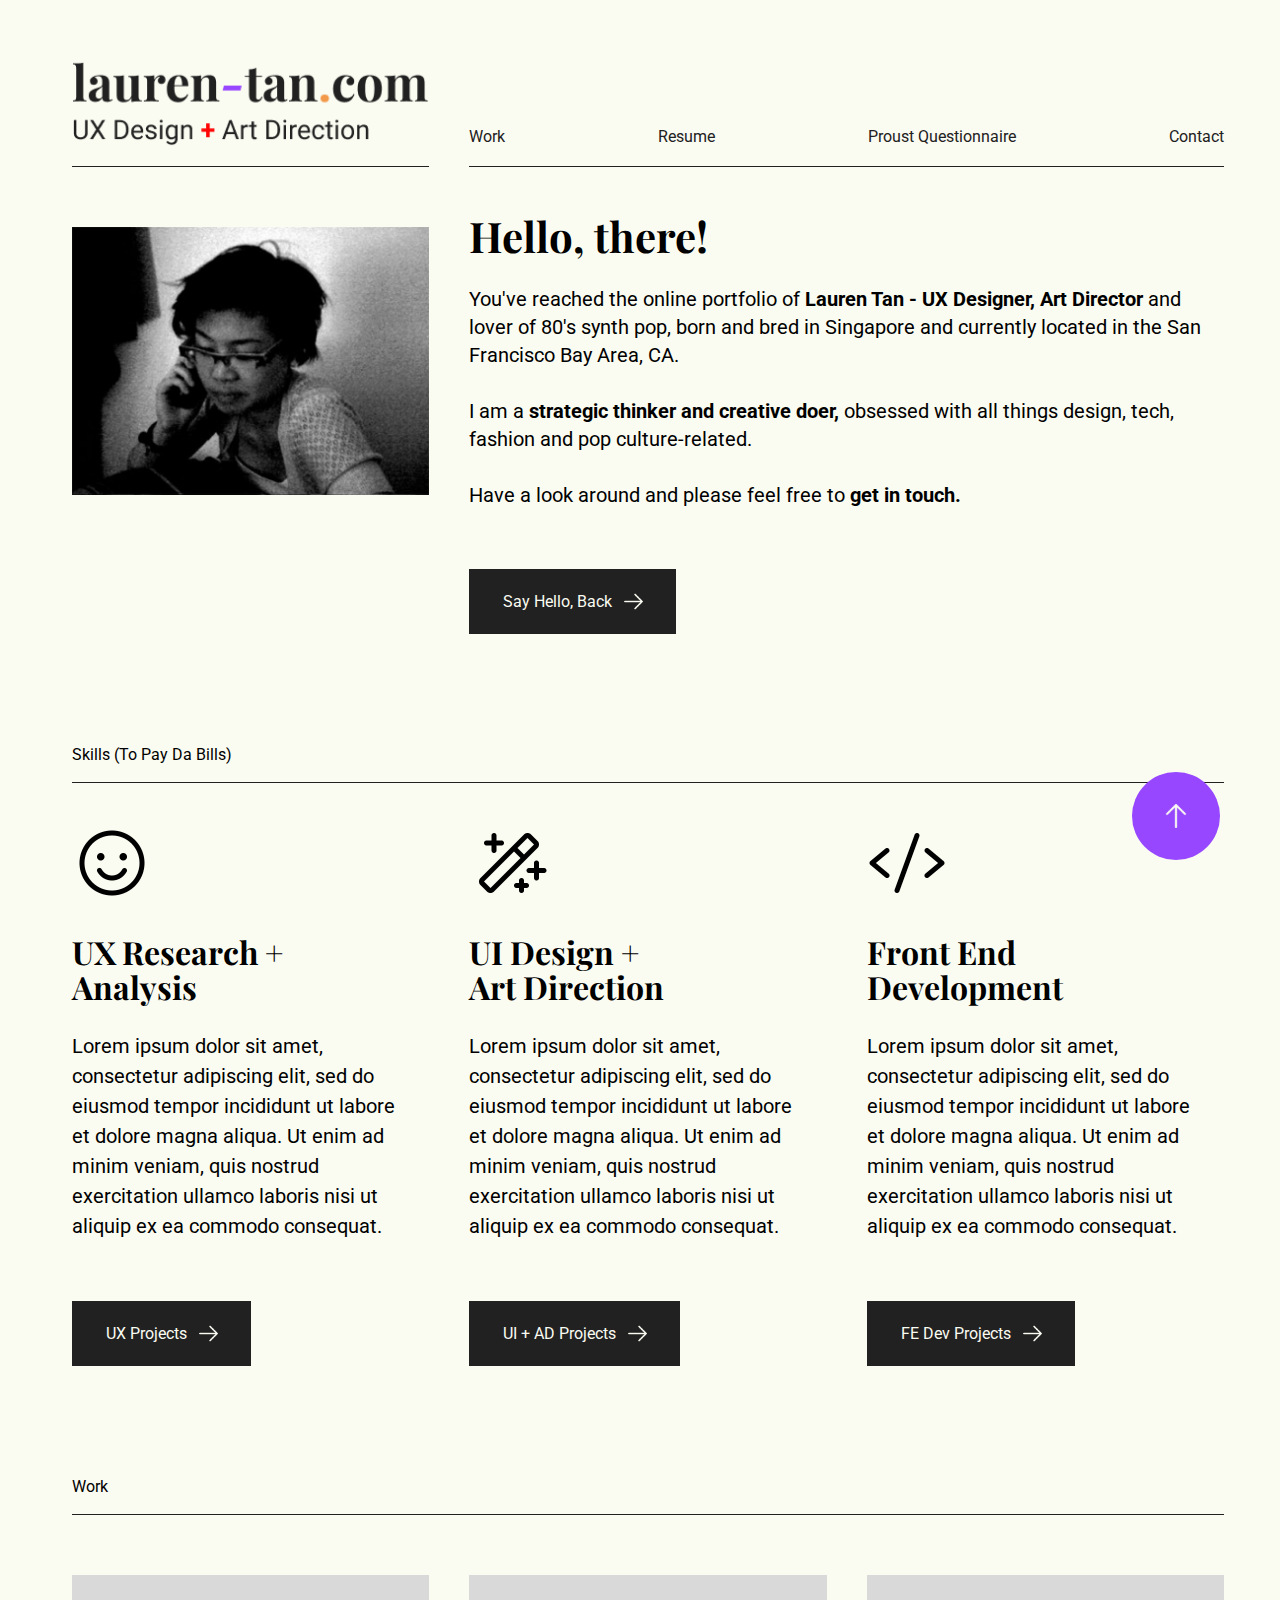
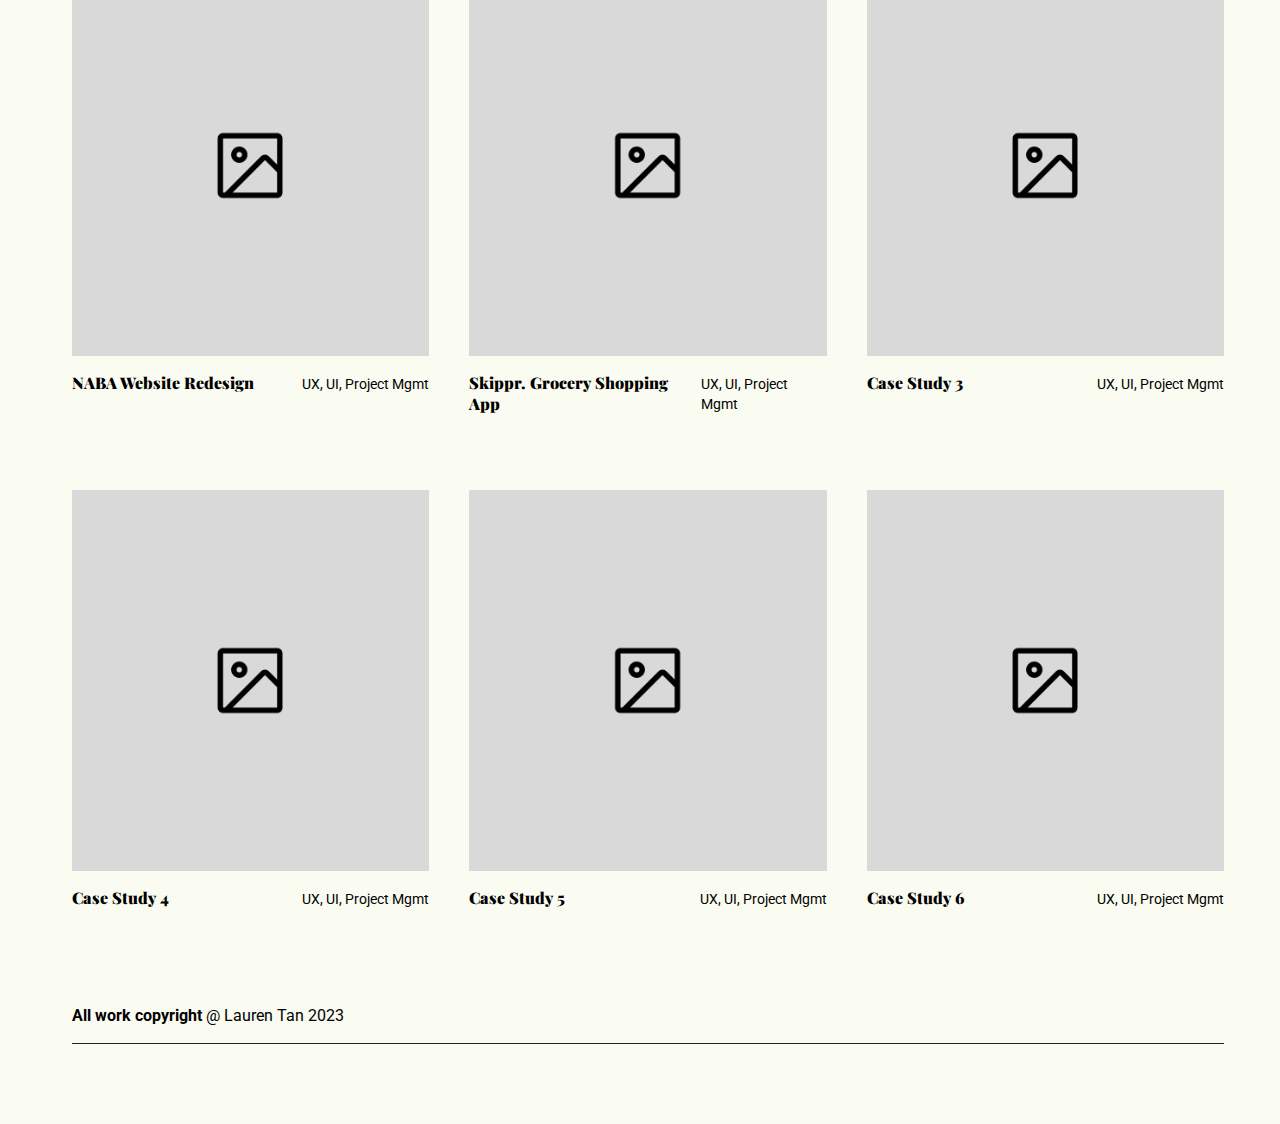
==== commit fe281482: "Updated media query" ====
--- a/index.html
+++ b/index.html
@@ -77,11 +77,7 @@
       <div id="skillsContainer">
         <div id="ux">
           <img src="images/Smiley.png" alt="Smiley Icon" />
-          <h2>
-            UX Research +
-            <br />
-            Analysis
-          </h2>
+          <h2>UX Research + <br />Analysis</h2>
           <p>
             Lorem ipsum dolor sit amet, consectetur adipiscing elit, sed do
             eiusmod tempor incididunt ut labore et dolore magna aliqua. Ut enim
@@ -96,11 +92,7 @@
         </div>
         <div id="ui">
           <img src="images/MagicWand.png" alt="Magic Wand Icon" />
-          <h2>
-            UI Design +
-            <br />
-            Art Direction
-          </h2>
+          <h2>UI Design + <br />Art Direction</h2>
           <p>
             Lorem ipsum dolor sit amet, consectetur adipiscing elit, sed do
             eiusmod tempor incididunt ut labore et dolore magna aliqua. Ut enim
@@ -115,11 +107,7 @@
         </div>
         <div id="feDev">
           <img src="images/Code.png" alt="Code Icon" />
-          <h2>
-            Front End +
-            <br />
-            Development
-          </h2>
+          <h2>Front End <br />Development</h2>
           <p>
             Lorem ipsum dolor sit amet, consectetur adipiscing elit, sed do
             eiusmod tempor incididunt ut labore et dolore magna aliqua. Ut enim
--- a/style.css
+++ b/style.css
@@ -1,29 +1,30 @@
 body {
-  background-color: #fafbf1;
-  font-family: "Roboto", sans-serif;
+    background-color: #FAFBF1;
+    font-family: 'Roboto', sans-serif;
+    width: 100vw;
 }
 
 section {
-  /* margin-top: 40px;
+    /* margin-top: 40px;
     margin-bottom: 40px; */
-  margin: 0px 5%;
-  align-content: center;
-}
-
-.fixedButton {
-  position: fixed;
-  bottom: 0px;
-  right: 20px;
-  padding: 40px;
-}
-.roundedFixedBtn {
+    margin: 0px 5%;
+    align-content: center;
+}
+
+.fixedButton{
+    position: fixed;
+    bottom: 0px;
+    right: 20px; 
+    padding: 40px;
+}
+.roundedFixedBtn{
   height: 88px;
-  line-height: 80px;
-  width: 88px;
+  line-height: 80px;  
+  width: 88px;  
   font-size: 2em;
   font-weight: bold;
   border-radius: 50%;
-  background-color: #9747ff;
+  background-color: #9747FF;
   color: white;
   display: flex;
   justify-content: center;
@@ -32,39 +33,39 @@
 }
 
 .roundedFixedBtn img {
-  width: 32px;
-  height: 32px;
+    width: 32px;
+    height: 32px;
 }
 
 p {
-  font-family: "Roboto", sans-serif;
-  line-height: 140%;
-  font-size: 16px;
+font-family: 'Roboto', sans-serif;
+line-height: 140%;
+font-size: 16px;
 }
 
 button {
-  font-family: "Roboto", sans-serif;
-  font-size: 16px;
-  background-color: #212121;
-  border: none;
-  padding: 20px 30px 20px 30px;
-  margin-top: 40px;
-  margin-bottom: 50px;
-  cursor: pointer;
-}
-
-button span {
-  display: inline-block;
-  vertical-align: middle;
-  color: #fafbf1;
+    font-family: 'Roboto', sans-serif;
+    font-size: 16px;
+    background-color: #212121;
+    border: none;
+    padding: 20px 30px 20px 30px;
+    margin-top: 40px;
+    margin-bottom: 50px;
+    cursor: pointer;
+}
+
+button span{
+    display: inline-block;
+    vertical-align: middle;
+    color: #FAFBF1;
 }
 
 span img {
-  width: 25px;
-  height: 25px;
-  padding-left: 5px;
-  display: inline-block;
-  vertical-align: middle;
+    width: 25px;
+    height: 25px;
+    padding-left: 5px;
+    display: inline-block;
+    vertical-align: middle;
 }
 
 /* button a {
@@ -79,329 +80,341 @@
 } */
 
 .sectionDivider {
-  grid-area: sectionDivider;
-  margin-top: 60px;
-  margin-bottom: 40px;
-  border-bottom: solid 1px #212121;
+    grid-area: sectionDivider;
+    margin-top: 60px;
+    margin-bottom: 40px;
+    border-bottom: solid 1px #212121;
 }
 
 /* Navigation Bar Content */
 
 nav {
-  grid-area: nav;
-  margin: 0px 5%;
-  display: grid;
-  grid-template-columns: 1fr 1fr 1fr;
-  grid-template-areas: "img tabs tabs";
-  align-items: flex-end;
-  gap: 40px;
+    grid-area: nav;
+    margin: 0px 5%;
+    display: grid;
+    grid-template-columns: 1fr 1fr 1fr;
+    grid-template-areas: 
+    "img tabs tabs";
+    align-items: flex-end;
+    gap: 40px;    
 }
 
 nav img {
-  grid-area: img;
-  max-width: 100%;
-  /* object-fit: cover; */
-  /* object-position: bottom; */
-  height: auto;
-  border-bottom: solid 1px #212121;
-  padding-bottom: 20px;
-  /* margin-right: 60px; */
-  margin-top: 40px;
+    grid-area: img;
+    max-width: 100%;
+    height: auto;
+    border-bottom: solid 1px #212121;
+    padding-bottom: 20px;
+    margin-right: 60px;
+    margin-top: 40px;
 }
 
 .tabs {
-  grid-area: tabs;
-  list-style: none;
-  display: flex;
-  flex-direction: row;
-  justify-content: space-between;
-  border-bottom: solid 1px #212121;
-  padding-bottom: 20px;
-  /* margin-right: 20px; */
+    grid-area: tabs;
+    list-style: none;
+    display: flex;
+    flex-direction: row;
+    justify-content: space-between;
+    border-bottom: solid 1px #212121;
+    padding-bottom: 20px;
 }
 
 .tabs a {
-  text-decoration: none;
-  color: #212121;
+    text-decoration: none;
+    color: #212121;
 }
 
 /* Intro Content */
 
 #intro {
-  display: grid;
-  grid-area: intro;
-  grid-template-columns: 1fr 1fr 1fr;
-  grid-template-areas: "laurenPhoto aboutText aboutText";
-  gap: 40px;
+
+    display: grid;
+    grid-area: intro;
+    grid-template-columns: 1fr 1fr 1fr;
+    grid-template-areas: 
+    "laurenPhoto aboutText aboutText";
+    gap: 40px;
 }
 
 #laurenPhoto {
-  grid-area: laurenPhoto;
+    grid-area: laurenPhoto;
 }
 
 #laurenPhoto img {
-  max-width: 100%;
-  height: auto;
-  margin-right: 60px;
-  margin-top: 60px;
-  background-image: url(/images/LaurenPhoneBW.jpeg);
+    max-width: 100%;
+    height: auto;
+    margin-right: 60px;
+    margin-top: 60px;
+    background-image: url(/images/LaurenPhoneBW.jpeg);
 }
 
 #aboutText {
-  grid-area: aboutText;
-  margin-top: 20px;
-  /* margin: auto 0; */
+    grid-area: aboutText;
+    margin-top: 20px;
+    /* margin: auto 0; */
 }
 
 #aboutText h1 {
-  font-family: "Playfair Display", serif;
-  font-size: 42px;
-  line-height: 100%;
+    font-family: 'Playfair Display', serif;
+    font-size: 42px;
+    line-height: 100%;
 }
 
 #aboutText p {
-  font-family: "Roboto", sans-serif;
-  font-size: 20px;
-}
+    font-family: 'Roboto', sans-serif;
+    font-size: 20px;
+    }
 
 /* Skills Content */
 
 #skills {
-  grid-area: skills;
+    grid-area: skills;
 }
 
 #skillsContainer {
-  display: flex;
-  flex-direction: row;
-  display: grid;
-  grid-template-columns: 1fr 1fr 1fr;
-  grid-template-areas: "ux ui feDev";
-  gap: 40px;
+    display: flex;
+    flex-direction: row;
+    display: grid;
+    grid-template-columns: 1fr 1fr 1fr;
+    grid-template-areas:
+    "ux ui feDev";
+    gap: 40px;
 }
 
 #skills img {
-  width: 80px;
-  height: 80px;
+    width: 80px;
+    height: 80px;
 }
 
 h2 {
-  font-family: "Playfair Display", serif;
-  font-size: 32px;
-  line-height: 110%;
+    font-family: 'Playfair Display', serif;
+    font-size: 32px;
+    line-height: 110%;
 }
 
 #skillsContainer p {
-  font-family: "Roboto", sans-serif;
-  line-height: 150%;
-  font-size: 20px;
-}
+    font-family: 'Roboto', sans-serif;
+    line-height: 150%;
+    font-size: 20px;
+    }
 
 #ux {
-  grid-area: ux;
-  padding-right: 20px;
+    grid-area: ux;
+    padding-right: 20px;
 }
 
 #ui {
-  grid-area: ui;
-  padding-right: 20px;
-}
+    grid-area: ui;
+    padding-right: 20px;
+}    
 
 #feDev {
-  grid-area: feDev;
-  padding-right: 20px;
+    grid-area: feDev;
+    padding-right: 20px;
 }
 
 #skillsContainer span img {
-  width: 25px;
-  height: 25px;
-  padding-left: 5px;
-  display: inline-block;
-  vertical-align: middle;
+    width: 25px;
+    height: 25px;
+    padding-left: 5px;
+    display: inline-block;
+    vertical-align: middle;
 }
 
 /* Work Content */
 
 #work {
-  grid-area: work;
-  margin-bottom: 60px;
-  /* display: flex;
+    grid-area: work;
+    margin-bottom: 60px;
+    /* display: flex;
     flex-direction: column; */
 }
 
 #caseStudies {
-  display: grid;
-  grid-template-columns: 1fr 1fr 1fr;
-  grid-template-rows: 1fr 1fr;
-  grid-template-areas:
+    display: grid; 
+    grid-template-columns: 1fr 1fr 1fr;
+    grid-template-rows: 1fr 1fr;
+    grid-template-areas: 
     "naba skippr cs3"
     "cs4 cs5 cs6";
-  gap: 40px;
-}
-
-/* .card {
-    width: 420px;
-    margin-bottom: 40px;
-} */
+    gap: 40px;
+}
+
+.card {
+    /* width: 420px;
+    margin-bottom: 40px; */
+    display: flex;
+    flex-direction: column;
+}
 
 .card img {
-  margin-top: 20px;
-  max-width: 100%;
-  height: auto;
-  /* object-fit: cover;
+    margin-top: 20px;
+    /* width: auto; */
+    max-width: 100%;
+    height: auto;
+    /* object-fit: cover;
     object-position: bottom; */
 }
 
 .cardText {
-  display: flex;
-  flex-direction: row;
-  justify-content: space-between;
-  align-items: baseline;
-}
-
-#naba {
-  grid-area: naba;
-}
-
-#skippr {
-  grid-area: skippr;
-}
-
-#cs3 {
-  grid-area: cs3;
-}
-
-#cs4 {
-  grid-area: cs4;
-}
-
-#cs5 {
-  grid-area: cs5;
-}
-
-#cs6 {
-  grid-area: cs6;
-}
-
-.cardText h3 {
-  font-family: "Playfair Display", serif;
-  font-size: 16px;
-}
-
-.cardText p {
-  font-family: "Roboto", sans-serif;
-  font-size: 14px;
-}
-
-/* Footer Content */
-
-footer .sectionDivider {
-  margin: 0px 5%;
-  margin-bottom: 80px;
-  border-bottom: solid 1px #212121;
-}
-
-/* Media Breakpoints */
-
-@media only screen and (max-width: 800px) {
-  #skillsContainer {
-    display: grid;
-    grid-template-columns: 1fr;
-    grid-template-rows: 1fr 1fr 1fr;
-    grid-template-areas:
-      "ux"
-      "ui"
-      "feDev";
-  }
-
-  #caseStudies {
-    display: grid;
-    grid-template-columns: 1fr 1fr;
-    grid-template-rows: 1fr 1fr 1fr;
-    grid-template-areas:
-      "naba skippr"
-      "cs3 cs4"
-      "cs5 cs6";
-  }
-  .card img {
-    /* min-width: auto; */
-    max-width: 80%;
-    height: auto;
-    margin-top: 10px;
-  }
-  .cardText {
-    margin-bottom: 0px;
-    max-width: 80%;
+    /* width: 100%; */
     display: flex;
     flex-direction: row;
     justify-content: space-between;
     align-items: baseline;
-  }
-}
-@media only screen and (max-width: 600px) {
-  body {
-    display: grid;
-    grid-template-columns: 1fr;
-    grid-template-rows: 2.5% 1fr 1fr 1fr 5%;
-    grid-template-areas:
-      "nav"
-      "intro"
-      "skills"
-      "work"
-      "footer";
-  }
-
-  nav {
-    display: grid;
-    grid-template-columns: 1fr;
-    grid-template-rows: 1fr 1fr;
-    grid-template-areas:
-      "img"
-      "tabs";
-  }
-
-  #intro {
-    grid-area: intro;
-    display: grid;
-    grid-template-columns: 1fr;
-    grid-template-rows: 1fr 1fr;
-    grid-template-areas:
-      "laurenPhoto"
-      "aboutText";
-  }
-
-  #caseStudies {
-    display: grid;
-    grid-template-columns: 1fr;
-    grid-template-rows: 1fr 1fr 1fr 1fr 1fr 1fr;
-    grid-template-areas:
-      "naba"
-      "skippr"
-      "cs3"
-      "cs4"
-      "cs5"
-      "cs6";
-  }
-}
-
-@media only screen and (max-width: 480px) {
-  body {
-    display: flex;
-    flex-direction: column;
-  }
-
-  nav {
-    display: flex;
-    flex-direction: column;
-  }
-
-  #intro {
-    grid-area: intro;
-    display: flex;
-    flex-direction: column;
-  }
-
-  #caseStudies {
-    display: flex;
-    flex-direction: column;
-  }
-}
+}
+
+#naba {
+    grid-area: naba;
+}
+
+#skippr {
+    grid-area: skippr;
+}
+
+#cs3 {
+    grid-area: cs3;
+}
+
+#cs4 {
+    grid-area: cs4;
+}
+
+#cs5 {
+    grid-area: cs5;
+}
+
+#cs6 {
+    grid-area: cs6;
+}
+
+.cardText h3 {
+    font-family: 'Playfair Display', serif;
+    font-size: 16px;
+}
+
+.cardText p {
+    font-family: 'Roboto', sans-serif;
+    font-size: 14px;
+}
+
+/* Footer Content */
+
+footer .sectionDivider {
+    margin: 0px 5%;
+    margin-bottom: 80px;
+    border-bottom: solid 1px #212121;
+}
+
+/* Media Breakpoints */
+
+@media only screen and (max-width: 1030px) {
+
+    body {
+        margin: 0 auto;
+    }
+
+    #laurenPhoto img {
+        margin-top: 50px;
+    }
+
+    #aboutText h1 {
+        font-size: 32px;
+    }
+}
+@media only screen and (max-width: 800px) {
+
+    nav {
+        margin-right: auto;
+        margin-left: 40px;
+        display: flex;
+        flex-direction: column;
+        justify-content: flex-start;
+        align-items: flex-start;
+    }
+
+    nav img {
+        width: auto;
+    }
+
+    .tabs {
+        margin-left: 0px;
+        width: auto;
+        flex-direction: row;
+        justify-content: flex-start;
+    }
+
+    .tabs > li:not(:last-child) {
+        padding-right: 20px;
+    }
+    
+
+    #intro {
+        display: flex;
+        flex-direction: column;
+    }
+    
+    #aboutText {
+        margin-top: 0px;
+    }
+
+    #caseStudies {
+        display: grid;
+        grid-template-columns: 1fr 1fr;
+        grid-template-rows: 1fr 1fr 1fr;
+        grid-template-areas: 
+        "naba skippr"
+        "cs3 cs4"
+        "cs5 cs6";
+    }
+}
+
+    @media only screen and (max-width: 480px) {
+    
+        nav {
+            /* margin-right: auto; */
+            margin-left: 22px;
+            display: flex;
+            flex-direction: column;
+            justify-content: flex-start;
+            align-items: flex-start;
+        }
+
+        nav img {
+            width: 70%;
+        }
+
+        .tabs {
+            margin-left: 0px;
+            width: auto;
+            flex-direction: row;
+            justify-content: space-evenly;
+        }
+
+        .tabs > li:not(:last-child) {
+            padding-right: 20px;
+        }
+    
+        #intro {
+            grid-area: intro;
+            display: flex;
+            flex-direction: column;
+            justify-content: center;
+        }
+
+        #skillsContainer {
+            display: flex;
+            flex-direction: column;
+        }
+    
+        #caseStudies {
+            display: flex;
+            flex-direction: column;
+        }
+    }
+
+    @media only screen and (max-width: 380px) {
+    .tabs > li:not(:last-child) {
+        padding-right: 15px;
+    }
+    }